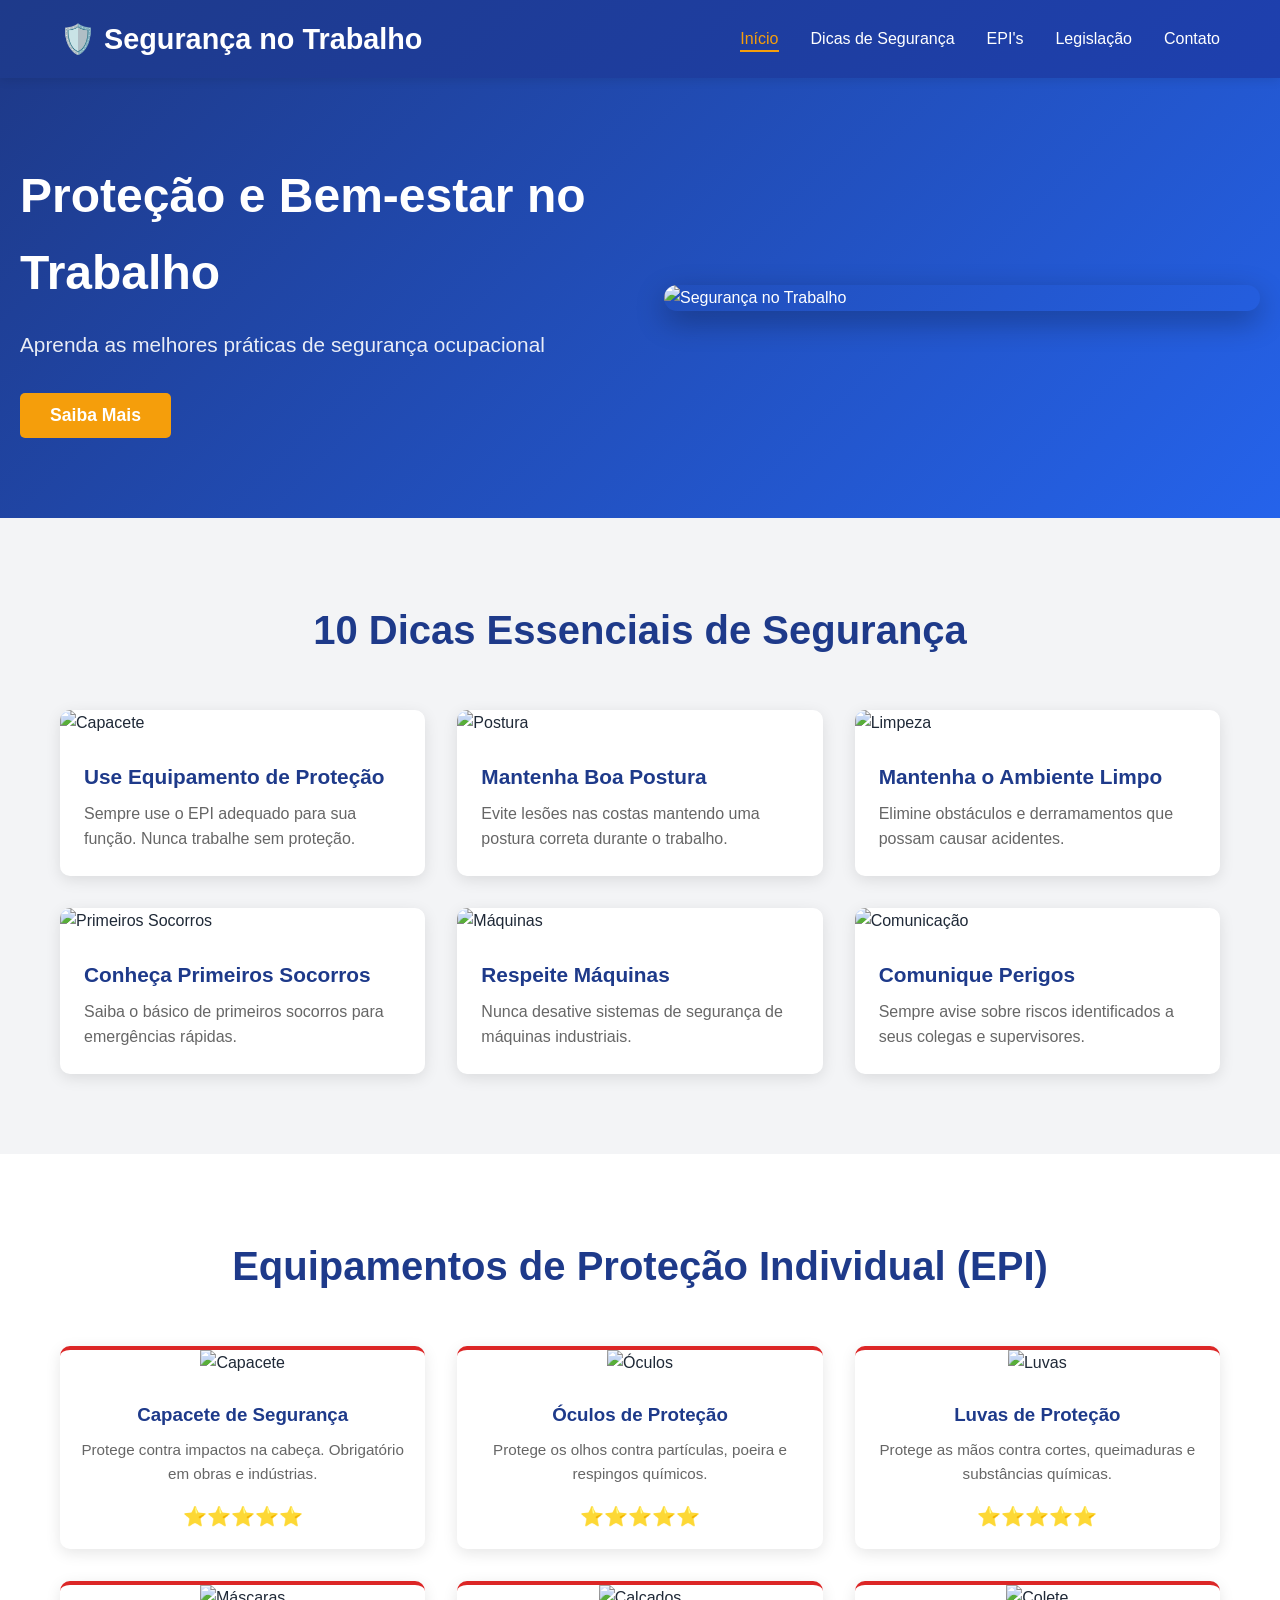
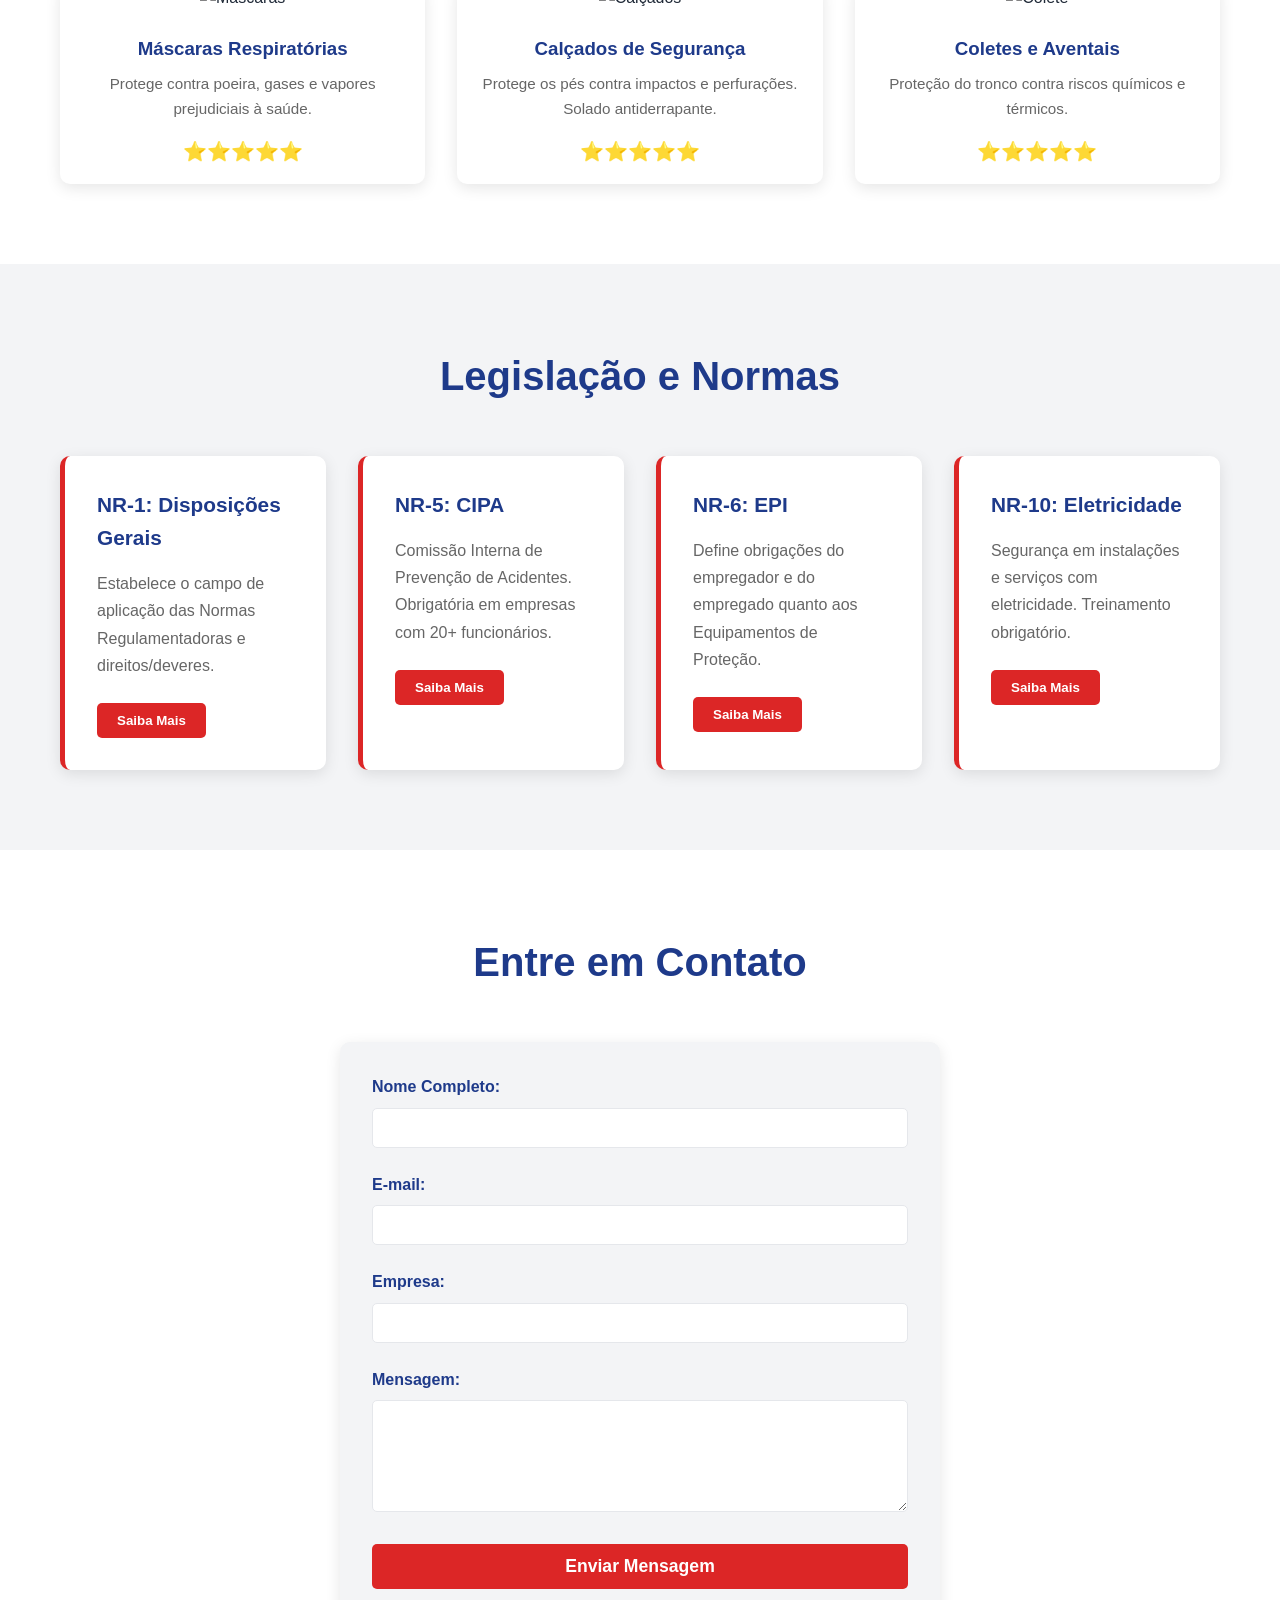
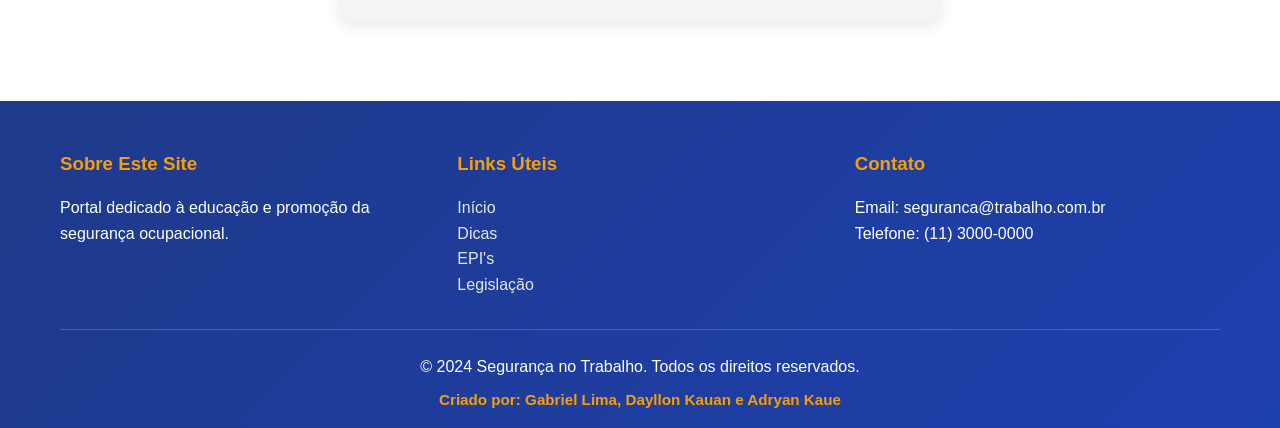
==== index.html @ 8d4d04ec "Criar site completo de segurança no trabalho com HTML, CSS e JavaScript" ====
<!DOCTYPE html>
<html lang="pt-BR">
<head>
    <meta charset="UTF-8">
    <meta name="viewport" content="width=device-width, initial-scale=1.0">
    <title>Segurança no Trabalho - Portal Completo</title>
    <link rel="stylesheet" href="style.css">
</head>
<body>
    <!-- HEADER E NAVEGAÇÃO -->
    <header class="header">
        <nav class="navbar">
            <div class="container">
                <div class="logo">
                    <h1>🛡️ Segurança no Trabalho</h1>
                </div>
                <ul class="nav-links">
                    <li><a href="#home">Início</a></li>
                    <li><a href="#dicas">Dicas de Segurança</a></li>
                    <li><a href="#ppe">EPI's</a></li>
                    <li><a href="#legislacao">Legislação</a></li>
                    <li><a href="#contato">Contato</a></li>
                </ul>
                <div class="hamburger">
                    <span></span>
                    <span></span>
                    <span></span>
                </div>
            </div>
        </nav>
    </header>

    <!-- HERO SECTION -->
    <section id="home" class="hero">
        <div class="hero-content">
            <h2>Proteção e Bem-estar no Trabalho</h2>
            <p>Aprenda as melhores práticas de segurança ocupacional</p>
            <button class="cta-button">Saiba Mais</button>
        </div>
        <img src="https://images.unsplash.com/photo-1531746790731-6c087fecd65b?w=600&h=400&fit=crop" alt="Segurança no Trabalho">
    </section>

    <!-- DICAS DE SEGURANÇA -->
    <section id="dicas" class="dicas">
        <div class="container">
            <h2>10 Dicas Essenciais de Segurança</h2>
            <div class="dicas-grid">
                <div class="dica-card">
                    <img src="https://images.unsplash.com/photo-1576091160399-112ba8d25d1d?w=400&h=300&fit=crop" alt="Capacete">
                    <h3>Use Equipamento de Proteção</h3>
                    <p>Sempre use o EPI adequado para sua função. Nunca trabalhe sem proteção.</p>
                </div>
                <div class="dica-card">
                    <img src="https://images.unsplash.com/photo-1507003211169-0a1dd7228f2d?w=400&h=300&fit=crop" alt="Postura">
                    <h3>Mantenha Boa Postura</h3>
                    <p>Evite lesões nas costas mantendo uma postura correta durante o trabalho.</p>
                </div>
                <div class="dica-card">
                    <img src="https://images.unsplash.com/photo-1576091160550-2173dba999ef?w=400&h=300&fit=crop" alt="Limpeza">
                    <h3>Mantenha o Ambiente Limpo</h3>
                    <p>Elimine obstáculos e derramamentos que possam causar acidentes.</p>
                </div>
                <div class="dica-card">
                    <img src="https://images.unsplash.com/photo-1576091160675-112996f3a7ca?w=400&h=300&fit=crop" alt="Primeiros Socorros">
                    <h3>Conheça Primeiros Socorros</h3>
                    <p>Saiba o básico de primeiros socorros para emergências rápidas.</p>
                </div>
                <div class="dica-card">
                    <img src="https://images.unsplash.com/photo-1576091160541-112ba8d25d1d?w=400&h=300&fit=crop" alt="Máquinas">
                    <h3>Respeite Máquinas</h3>
                    <p>Nunca desative sistemas de segurança de máquinas industriais.</p>
                </div>
                <div class="dica-card">
                    <img src="https://images.unsplash.com/photo-1576091160399-1131cf677aeb?w=400&h=300&fit=crop" alt="Comunicação">
                    <h3>Comunique Perigos</h3>
                    <p>Sempre avise sobre riscos identificados a seus colegas e supervisores.</p>
                </div>
            </div>
        </div>
    </section>

    <!-- EQUIPAMENTOS DE PROTEÇÃO (EPI) -->
    <section id="ppe" class="ppe">
        <div class="container">
            <h2>Equipamentos de Proteção Individual (EPI)</h2>
            <div class="ppe-grid">
                <div class="ppe-item">
                    <img src="https://images.unsplash.com/photo-1576091160550-2173dba999ef?w=300&h=300&fit=crop" alt="Capacete">
                    <h3>Capacete de Segurança</h3>
                    <p>Protege contra impactos na cabeça. Obrigatório em obras e indústrias.</p>
                    <span class="rating">⭐⭐⭐⭐⭐</span>
                </div>
                <div class="ppe-item">
                    <img src="https://images.unsplash.com/photo-1576091160675-112996f3a7ca?w=300&h=300&fit=crop" alt="Óculos">
                    <h3>Óculos de Proteção</h3>
                    <p>Protege os olhos contra partículas, poeira e respingos químicos.</p>
                    <span class="rating">⭐⭐⭐⭐⭐</span>
                </div>
                <div class="ppe-item">
                    <img src="https://images.unsplash.com/photo-1576091160399-1131cf677aeb?w=300&h=300&fit=crop" alt="Luvas">
                    <h3>Luvas de Proteção</h3>
                    <p>Protege as mãos contra cortes, queimaduras e substâncias químicas.</p>
                    <span class="rating">⭐⭐⭐⭐⭐</span>
                </div>
                <div class="ppe-item">
                    <img src="https://images.unsplash.com/photo-1576091160541-112ba8d25d1d?w=300&h=300&fit=crop" alt="Máscaras">
                    <h3>Máscaras Respiratórias</h3>
                    <p>Protege contra poeira, gases e vapores prejudiciais à saúde.</p>
                    <span class="rating">⭐⭐⭐⭐⭐</span>
                </div>
                <div class="ppe-item">
                    <img src="https://images.unsplash.com/photo-1576091160399-112ba8d25d1d?w=300&h=300&fit=crop" alt="Calçados">
                    <h3>Calçados de Segurança</h3>
                    <p>Protege os pés contra impactos e perfurações. Solado antiderrapante.</p>
                    <span class="rating">⭐⭐⭐⭐⭐</span>
                </div>
                <div class="ppe-item">
                    <img src="https://images.unsplash.com/photo-1576091160550-2173dba999ef?w=300&h=300&fit=crop" alt="Colete">
                    <h3>Coletes e Aventais</h3>
                    <p>Proteção do tronco contra riscos químicos e térmicos.</p>
                    <span class="rating">⭐⭐⭐⭐⭐</span>
                </div>
            </div>
        </div>
    </section>

    <!-- LEGISLAÇÃO -->
    <section id="legislacao" class="legislacao">
        <div class="container">
            <h2>Legislação e Normas</h2>
            <div class="legislacao-grid">
                <div class="lei-card">
                    <h3>NR-1: Disposições Gerais</h3>
                    <p>Estabelece o campo de aplicação das Normas Regulamentadoras e direitos/deveres.</p>
                    <button class="btn-info">Saiba Mais</button>
                </div>
                <div class="lei-card">
                    <h3>NR-5: CIPA</h3>
                    <p>Comissão Interna de Prevenção de Acidentes. Obrigatória em empresas com 20+ funcionários.</p>
                    <button class="btn-info">Saiba Mais</button>
                </div>
                <div class="lei-card">
                    <h3>NR-6: EPI</h3>
                    <p>Define obrigações do empregador e do empregado quanto aos Equipamentos de Proteção.</p>
                    <button class="btn-info">Saiba Mais</button>
                </div>
                <div class="lei-card">
                    <h3>NR-10: Eletricidade</h3>
                    <p>Segurança em instalações e serviços com eletricidade. Treinamento obrigatório.</p>
                    <button class="btn-info">Saiba Mais</button>
                </div>
            </div>
        </div>
    </section>

    <!-- FORMULÁRIO DE CONTATO -->
    <section id="contato" class="contato">
        <div class="container">
            <h2>Entre em Contato</h2>
            <form class="contact-form" id="contactForm">
                <div class="form-group">
                    <label for="nome">Nome Completo:</label>
                    <input type="text" id="nome" name="nome" required>
                </div>
                <div class="form-group">
                    <label for="email">E-mail:</label>
                    <input type="email" id="email" name="email" required>
                </div>
                <div class="form-group">
                    <label for="empresa">Empresa:</label>
                    <input type="text" id="empresa" name="empresa" required>
                </div>
                <div class="form-group">
                    <label for="mensagem">Mensagem:</label>
                    <textarea id="mensagem" name="mensagem" rows="5" required></textarea>
                </div>
                <button type="submit" class="submit-btn">Enviar Mensagem</button>
            </form>
            <div id="formMessage" class="form-message"></div>
        </div>
    </section>

    <!-- FOOTER COM CRÉDITOS -->
    <footer class="footer">
        <div class="container">
            <div class="footer-content">
                <div class="footer-section">
                    <h3>Sobre Este Site</h3>
                    <p>Portal dedicado à educação e promoção da segurança ocupacional.</p>
                </div>
                <div class="footer-section">
                    <h3>Links Úteis</h3>
                    <ul>
                        <li><a href="#home">Início</a></li>
                        <li><a href="#dicas">Dicas</a></li>
                        <li><a href="#ppe">EPI's</a></li>
                        <li><a href="#legislacao">Legislação</a></li>
                    </ul>
                </div>
                <div class="footer-section">
                    <h3>Contato</h3>
                    <p>Email: seguranca@trabalho.com.br</p>
                    <p>Telefone: (11) 3000-0000</p>
                </div>
            </div>
            <div class="footer-bottom">
                <p>&copy; 2024 Segurança no Trabalho. Todos os direitos reservados.</p>
                <p class="credits"><strong>Criado por:</strong> Gabriel Lima, Dayllon Kauan e Adryan Kaue</p>
            </div>
        </div>
    </footer>

    <script src="script.js"></script>
</body>
</html>
---- style.css ----
* {
    margin: 0;
    padding: 0;
    box-sizing: border-box;
}

:root {
    --primary-color: #1e3a8a;
    --secondary-color: #dc2626;
    --accent-color: #f59e0b;
    --light-bg: #f3f4f6;
    --text-color: #1f2937;
    --border-color: #e5e7eb;
}

body {
    font-family: 'Segoe UI', Tahoma, Geneva, Verdana, sans-serif;
    line-height: 1.6;
    color: var(--text-color);
    background-color: #ffffff;
}

.container {
    max-width: 1200px;
    margin: 0 auto;
    padding: 0 20px;
}

/* HEADER E NAVEGAÇÃO */
.header {
    background: linear-gradient(135deg, var(--primary-color) 0%, #1e40af 100%);
    color: white;
    position: sticky;
    top: 0;
    z-index: 1000;
    box-shadow: 0 2px 10px rgba(0,0,0,0.1);
}

.navbar {
    padding: 1rem 0;
}

.navbar .container {
    display: flex;
    justify-content: space-between;
    align-items: center;
}

.logo h1 {
    font-size: 1.8rem;
    font-weight: bold;
}

.nav-links {
    display: flex;
    list-style: none;
    gap: 2rem;
}

.nav-links a {
    color: white;
    text-decoration: none;
    font-weight: 500;
    transition: all 0.3s ease;
    position: relative;
}

.nav-links a:hover {
    color: var(--accent-color);
}

.nav-links a::after {
    content: '';
    position: absolute;
    bottom: -5px;
    left: 0;
    width: 0;
    height: 2px;
    background-color: var(--accent-color);
    transition: width 0.3s ease;
}

.nav-links a:hover::after {
    width: 100%;
}

.hamburger {
    display: none;
    flex-direction: column;
    cursor: pointer;
}

.hamburger span {
    width: 25px;
    height: 3px;
    background: white;
    margin: 5px 0;
    transition: 0.3s;
}

/* HERO SECTION */
.hero {
    display: flex;
    align-items: center;
    justify-content: space-between;
    gap: 3rem;
    padding: 80px 20px;
    background: linear-gradient(135deg, var(--primary-color) 0%, #2563eb 100%);
    color: white;
}

.hero-content {
    flex: 1;
    animation: slideInLeft 0.8s ease-out;
}

.hero-content h2 {
    font-size: 3rem;
    margin-bottom: 1rem;
    font-weight: bold;
}

.hero-content p {
    font-size: 1.3rem;
    margin-bottom: 2rem;
    opacity: 0.9;
}

.hero img {
    flex: 1;
    max-width: 100%;
    height: auto;
    border-radius: 15px;
    box-shadow: 0 10px 30px rgba(0,0,0,0.3);
    animation: slideInRight 0.8s ease-out;
}

.cta-button {
    background-color: var(--accent-color);
    color: white;
    border: none;
    padding: 12px 30px;
    font-size: 1.1rem;
    border-radius: 5px;
    cursor: pointer;
    transition: all 0.3s ease;
    font-weight: bold;
}

.cta-button:hover {
    background-color: #d97706;
    transform: translateY(-3px);
    box-shadow: 0 5px 15px rgba(245, 158, 11, 0.4);
}

/* DICAS DE SEGURANÇA */
.dicas {
    padding: 80px 20px;
    background-color: var(--light-bg);
}

.dicas h2 {
    text-align: center;
    font-size: 2.5rem;
    margin-bottom: 3rem;
    color: var(--primary-color);
}

.dicas-grid {
    display: grid;
    grid-template-columns: repeat(auto-fit, minmax(300px, 1fr));
    gap: 2rem;
}

.dica-card {
    background: white;
    border-radius: 10px;
    overflow: hidden;
    box-shadow: 0 4px 15px rgba(0,0,0,0.1);
    transition: all 0.3s ease;
    cursor: pointer;
}

.dica-card:hover {
    transform: translateY(-10px);
    box-shadow: 0 8px 25px rgba(0,0,0,0.15);
}

.dica-card img {
    width: 100%;
    height: 200px;
    object-fit: cover;
}

.dica-card h3 {
    padding: 1.5rem 1.5rem 0.5rem;
    color: var(--primary-color);
    font-size: 1.3rem;
}

.dica-card p {
    padding: 0 1.5rem 1.5rem;
    color: #666;
}

/* EPI SECTION */
.ppe {
    padding: 80px 20px;
}

.ppe h2 {
    text-align: center;
    font-size: 2.5rem;
    margin-bottom: 3rem;
    color: var(--primary-color);
}

.ppe-grid {
    display: grid;
    grid-template-columns: repeat(auto-fit, minmax(280px, 1fr));
    gap: 2rem;
}

.ppe-item {
    background: white;
    border-radius: 10px;
    overflow: hidden;
    box-shadow: 0 4px 15px rgba(0,0,0,0.1);
    transition: all 0.3s ease;
    text-align: center;
    border-top: 4px solid var(--secondary-color);
}

.ppe-item:hover {
    transform: scale(1.05);
    box-shadow: 0 8px 25px rgba(0,0,0,0.15);
}

.ppe-item img {
    width: 100%;
    height: 200px;
    object-fit: cover;
}

.ppe-item h3 {
    padding: 1.5rem 1rem 0.5rem;
    color: var(--primary-color);
}

.ppe-item p {
    padding: 0 1rem;
    color: #666;
    font-size: 0.95rem;
}

.rating {
    display: block;
    padding: 1rem;
    font-size: 1.2rem;
}

/* LEGISLAÇÃO */
.legislacao {
    padding: 80px 20px;
    background-color: var(--light-bg);
}

.legislacao h2 {
    text-align: center;
    font-size: 2.5rem;
    margin-bottom: 3rem;
    color: var(--primary-color);
}

.legislacao-grid {
    display: grid;
    grid-template-columns: repeat(auto-fit, minmax(250px, 1fr));
    gap: 2rem;
}

.lei-card {
    background: white;
    padding: 2rem;
    border-radius: 10px;
    box-shadow: 0 4px 15px rgba(0,0,0,0.1);
    transition: all 0.3s ease;
    border-left: 5px solid var(--secondary-color);
}

.lei-card:hover {
    transform: translateX(10px);
    box-shadow: 0 8px 25px rgba(0,0,0,0.15);
}

.lei-card h3 {
    color: var(--primary-color);
    margin-bottom: 1rem;
    font-size: 1.3rem;
}

.lei-card p {
    color: #666;
    margin-bottom: 1.5rem;
    line-height: 1.7;
}

.btn-info {
    background-color: var(--secondary-color);
    color: white;
    border: none;
    padding: 10px 20px;
    border-radius: 5px;
    cursor: pointer;
    transition: all 0.3s ease;
    font-weight: bold;
}

.btn-info:hover {
    background-color: #b91c1c;
    transform: scale(1.05);
}

/* CONTATO */
.contato {
    padding: 80px 20px;
}

.contato h2 {
    text-align: center;
    font-size: 2.5rem;
    margin-bottom: 3rem;
    color: var(--primary-color);
}

.contact-form {
    max-width: 600px;
    margin: 0 auto;
    background: var(--light-bg);
    padding: 2rem;
    border-radius: 10px;
    box-shadow: 0 4px 15px rgba(0,0,0,0.1);
}

.form-group {
    margin-bottom: 1.5rem;
}

.form-group label {
    display: block;
    margin-bottom: 0.5rem;
    font-weight: bold;
    color: var(--primary-color);
}

.form-group input,
.form-group textarea {
    width: 100%;
    padding: 10px;
    border: 1px solid var(--border-color);
    border-radius: 5px;
    font-family: inherit;
    font-size: 1rem;
    transition: border-color 0.3s ease;
}

.form-group input:focus,
.form-group textarea:focus {
    outline: none;
    border-color: var(--primary-color);
    box-shadow: 0 0 0 3px rgba(30, 58, 138, 0.1);
}

.submit-btn {
    width: 100%;
    padding: 12px;
    background-color: var(--secondary-color);
    color: white;
    border: none;
    border-radius: 5px;
    font-size: 1.1rem;
    font-weight: bold;
    cursor: pointer;
    transition: all 0.3s ease;
}

.submit-btn:hover {
    background-color: #b91c1c;
    transform: translateY(-3px);
}

.form-message {
    text-align: center;
    margin-top: 1rem;
    padding: 1rem;
    border-radius: 5px;
    display: none;
}

.form-message.success {
    background-color: #dcfce7;
    color: #166534;
    display: block;
}

.form-message.error {
    background-color: #fee2e2;
    color: #b91c1c;
    display: block;
}

/* FOOTER */
.footer {
    background: linear-gradient(135deg, var(--primary-color) 0%, #1e40af 100%);
    color: white;
    padding: 3rem 20px 1rem;
}

.footer-content {
    display: grid;
    grid-template-columns: repeat(auto-fit, minmax(250px, 1fr));
    gap: 2rem;
    margin-bottom: 2rem;
}

.footer-section h3 {
    margin-bottom: 1rem;
    color: var(--accent-color);
}

.footer-section ul {
    list-style: none;
}

.footer-section a {
    color: #e5e7eb;
    text-decoration: none;
    transition: color 0.3s ease;
}

.footer-section a:hover {
    color: var(--accent-color);
}

.footer-bottom {
    border-top: 1px solid rgba(255,255,255,0.2);
    padding-top: 1.5rem;
    text-align: center;
}

.credits {
    margin-top: 0.5rem;
    font-size: 0.95rem;
    color: var(--accent-color);
    font-weight: bold;
}

/* ANIMAÇÕES */
@keyframes slideInLeft {
    from {
        opacity: 0;
        transform: translateX(-50px);
    }
    to {
        opacity: 1;
        transform: translateX(0);
    }
}

@keyframes slideInRight {
    from {
        opacity: 0;
        transform: translateX(50px);
    }
    to {
        opacity: 1;
        transform: translateX(0);
    }
}

/* RESPONSIVO */
@media (max-width: 768px) {
    .nav-links {
        display: none;
    }

    .hamburger {
        display: flex;
    }

    .hero {
        flex-direction: column;
        padding: 40px 20px;
    }

    .hero-content h2 {
        font-size: 2rem;
    }

    .dicas h2,
    .ppe h2,
    .legislacao h2,
    .contato h2 {
        font-size: 2rem;
    }

    .dicas-grid,
    .ppe-grid,
    .legislacao-grid {
        grid-template-columns: 1fr;
    }

    .footer-content {
        grid-template-columns: 1fr;
    }
}
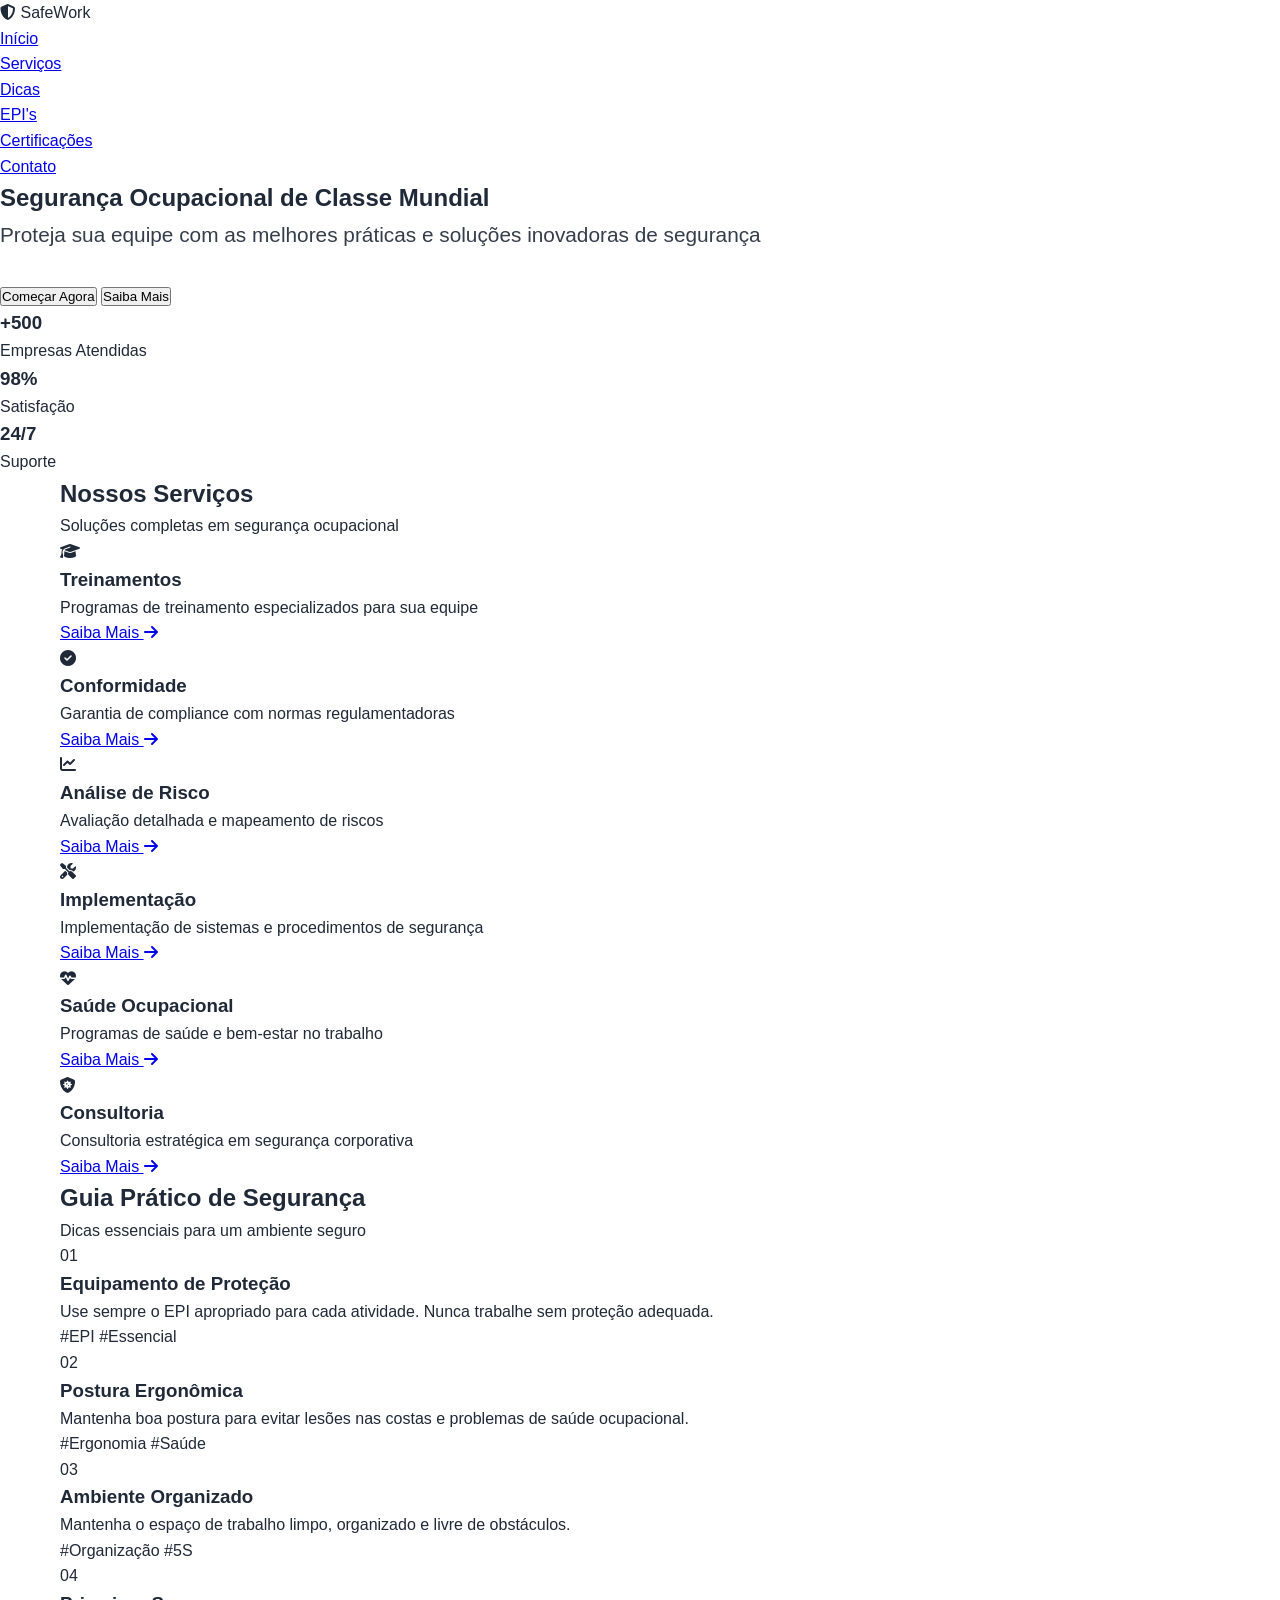
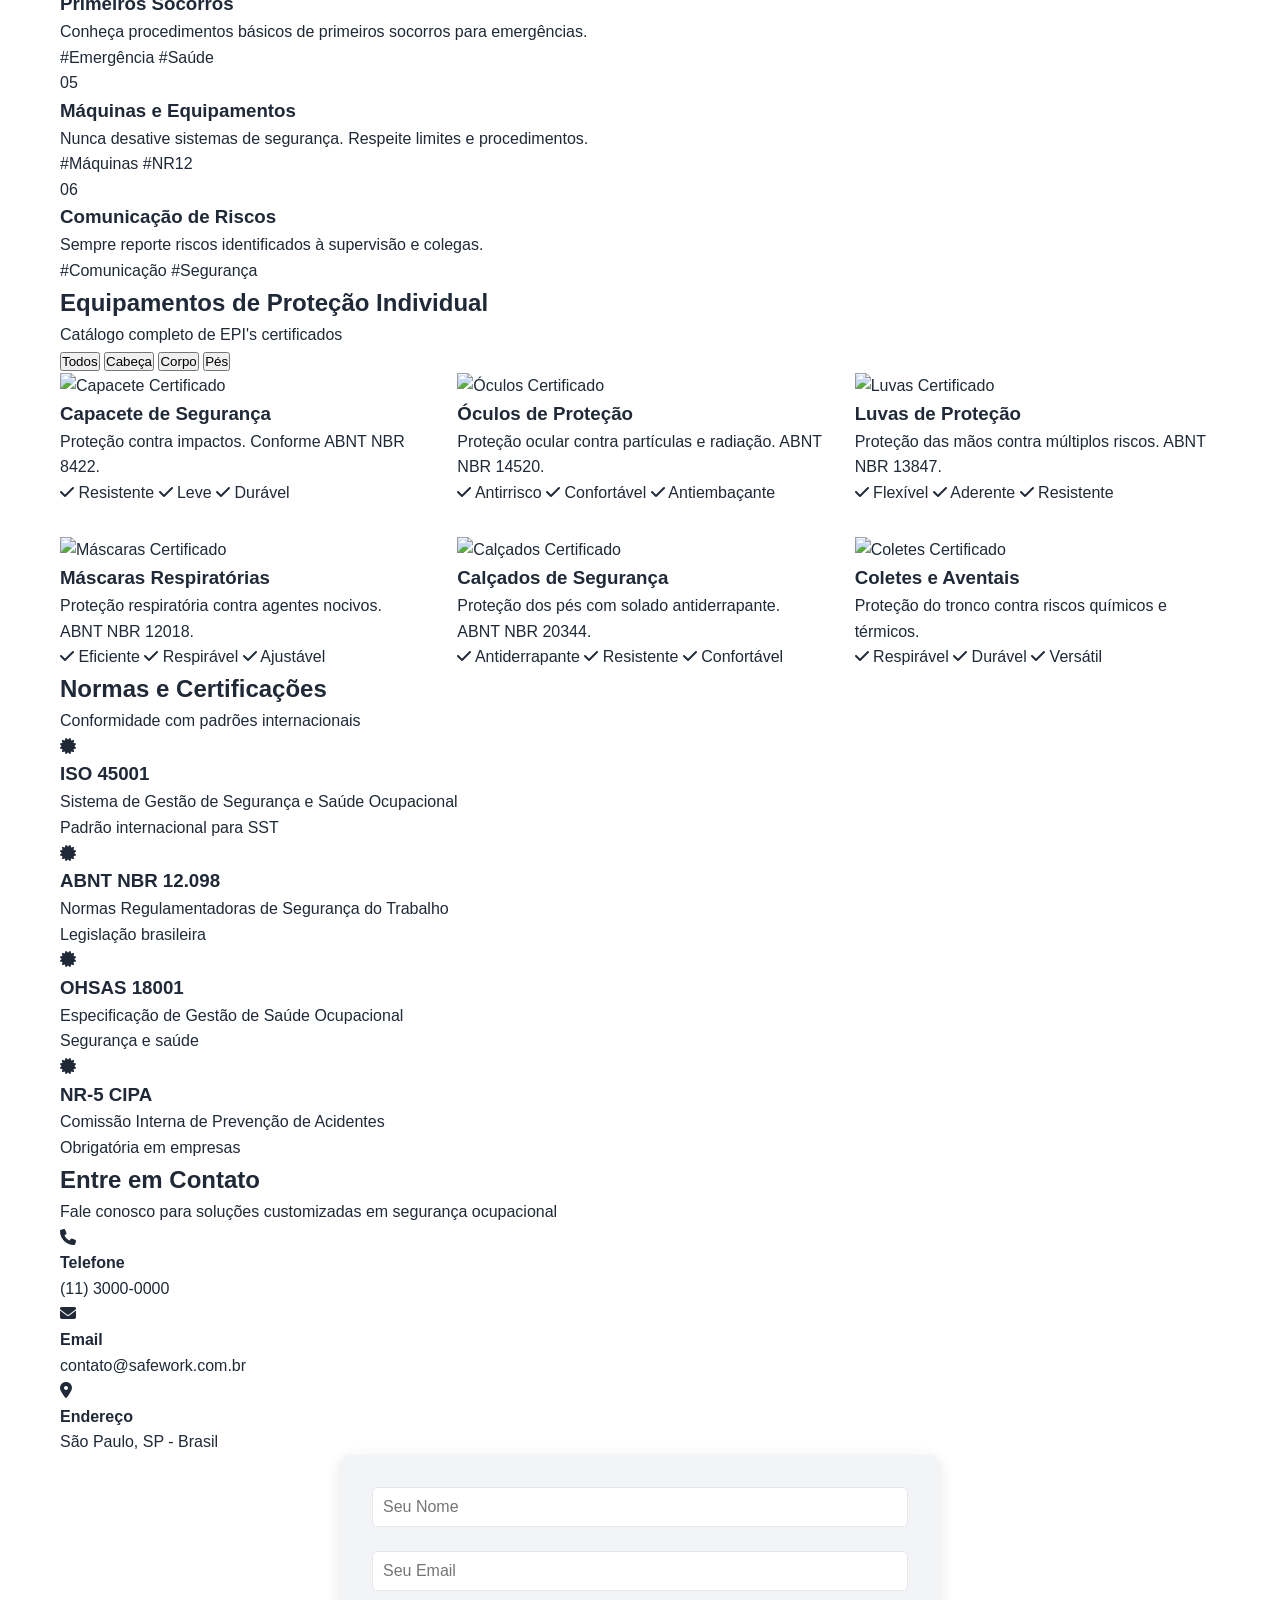
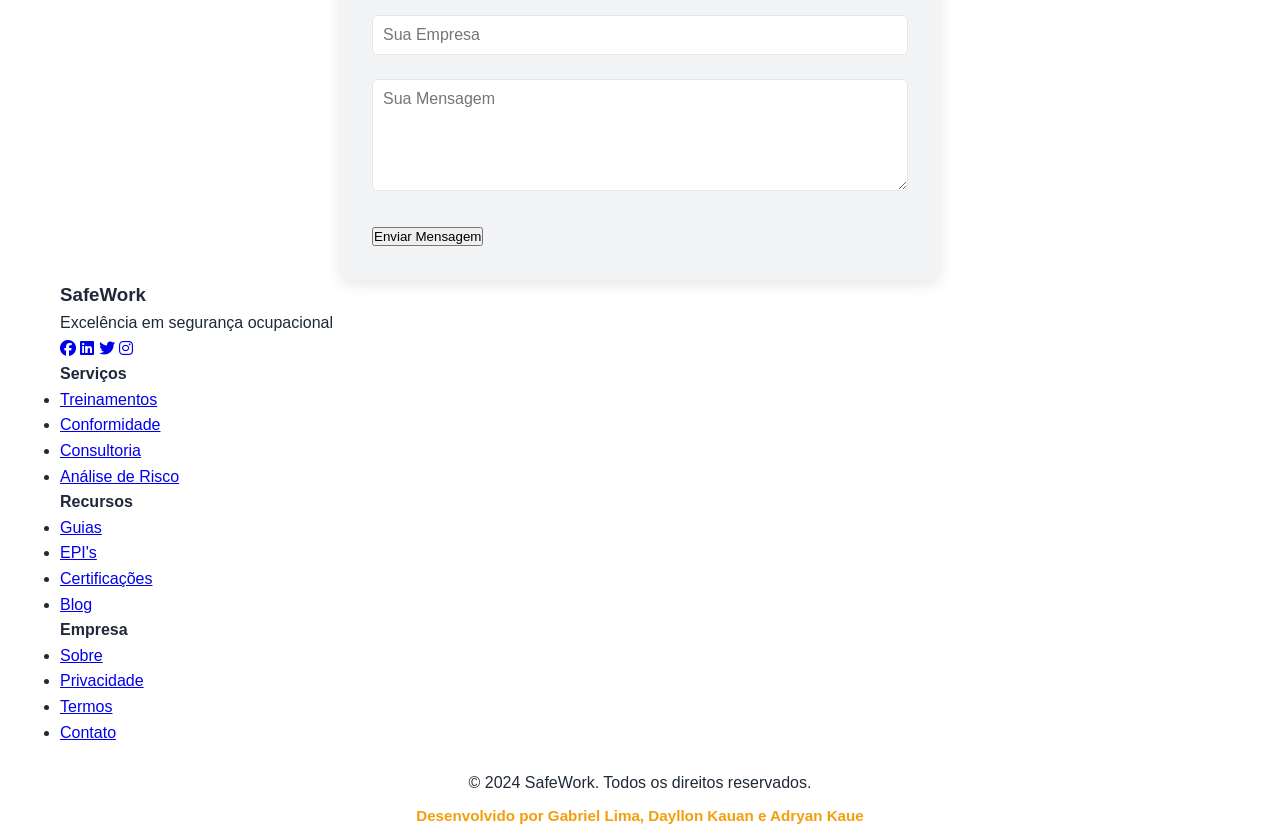
==== commit d499d3df: "Redesign profissional e moderno - SafeWork" ====
--- a/index.html
+++ b/index.html
@@ -3,209 +3,423 @@
 <head>
     <meta charset="UTF-8">
     <meta name="viewport" content="width=device-width, initial-scale=1.0">
-    <title>Segurança no Trabalho - Portal Completo</title>
+    <title>SafeWork - Segurança Ocupacional Profissional</title>
+    <link rel="stylesheet" href="https://cdnjs.cloudflare.com/ajax/libs/font-awesome/6.4.0/css/all.min.css">
     <link rel="stylesheet" href="style.css">
 </head>
 <body>
-    <!-- HEADER E NAVEGAÇÃO -->
-    <header class="header">
-        <nav class="navbar">
-            <div class="container">
-                <div class="logo">
-                    <h1>🛡️ Segurança no Trabalho</h1>
-                </div>
-                <ul class="nav-links">
-                    <li><a href="#home">Início</a></li>
-                    <li><a href="#dicas">Dicas de Segurança</a></li>
-                    <li><a href="#ppe">EPI's</a></li>
-                    <li><a href="#legislacao">Legislação</a></li>
-                    <li><a href="#contato">Contato</a></li>
-                </ul>
-                <div class="hamburger">
-                    <span></span>
-                    <span></span>
-                    <span></span>
-                </div>
+    <!-- NAVBAR PREMIUM -->
+    <header class="navbar-premium">
+        <nav class="navbar-container">
+            <div class="navbar-logo">
+                <i class="fas fa-shield-alt"></i>
+                <span>SafeWork</span>
+            </div>
+            <ul class="nav-menu">
+                <li><a href="#home" class="nav-link">Início</a></li>
+                <li><a href="#servicos" class="nav-link">Serviços</a></li>
+                <li><a href="#dicas" class="nav-link">Dicas</a></li>
+                <li><a href="#ppe" class="nav-link">EPI's</a></li>
+                <li><a href="#certificacoes" class="nav-link">Certificações</a></li>
+                <li><a href="#contato" class="nav-link">Contato</a></li>
+            </ul>
+            <div class="hamburger">
+                <span></span>
+                <span></span>
+                <span></span>
             </div>
         </nav>
     </header>
 
-    <!-- HERO SECTION -->
-    <section id="home" class="hero">
+    <!-- HERO SECTION PREMIUM -->
+    <section id="home" class="hero-premium">
+        <div class="hero-overlay"></div>
         <div class="hero-content">
-            <h2>Proteção e Bem-estar no Trabalho</h2>
-            <p>Aprenda as melhores práticas de segurança ocupacional</p>
-            <button class="cta-button">Saiba Mais</button>
-        </div>
-        <img src="https://images.unsplash.com/photo-1531746790731-6c087fecd65b?w=600&h=400&fit=crop" alt="Segurança no Trabalho">
-    </section>
-
-    <!-- DICAS DE SEGURANÇA -->
-    <section id="dicas" class="dicas">
-        <div class="container">
-            <h2>10 Dicas Essenciais de Segurança</h2>
-            <div class="dicas-grid">
-                <div class="dica-card">
-                    <img src="https://images.unsplash.com/photo-1576091160399-112ba8d25d1d?w=400&h=300&fit=crop" alt="Capacete">
-                    <h3>Use Equipamento de Proteção</h3>
-                    <p>Sempre use o EPI adequado para sua função. Nunca trabalhe sem proteção.</p>
-                </div>
-                <div class="dica-card">
-                    <img src="https://images.unsplash.com/photo-1507003211169-0a1dd7228f2d?w=400&h=300&fit=crop" alt="Postura">
-                    <h3>Mantenha Boa Postura</h3>
-                    <p>Evite lesões nas costas mantendo uma postura correta durante o trabalho.</p>
-                </div>
-                <div class="dica-card">
-                    <img src="https://images.unsplash.com/photo-1576091160550-2173dba999ef?w=400&h=300&fit=crop" alt="Limpeza">
-                    <h3>Mantenha o Ambiente Limpo</h3>
-                    <p>Elimine obstáculos e derramamentos que possam causar acidentes.</p>
-                </div>
-                <div class="dica-card">
-                    <img src="https://images.unsplash.com/photo-1576091160675-112996f3a7ca?w=400&h=300&fit=crop" alt="Primeiros Socorros">
-                    <h3>Conheça Primeiros Socorros</h3>
-                    <p>Saiba o básico de primeiros socorros para emergências rápidas.</p>
-                </div>
-                <div class="dica-card">
-                    <img src="https://images.unsplash.com/photo-1576091160541-112ba8d25d1d?w=400&h=300&fit=crop" alt="Máquinas">
-                    <h3>Respeite Máquinas</h3>
-                    <p>Nunca desative sistemas de segurança de máquinas industriais.</p>
-                </div>
-                <div class="dica-card">
-                    <img src="https://images.unsplash.com/photo-1576091160399-1131cf677aeb?w=400&h=300&fit=crop" alt="Comunicação">
-                    <h3>Comunique Perigos</h3>
-                    <p>Sempre avise sobre riscos identificados a seus colegas e supervisores.</p>
-                </div>
-            </div>
-        </div>
-    </section>
-
-    <!-- EQUIPAMENTOS DE PROTEÇÃO (EPI) -->
-    <section id="ppe" class="ppe">
-        <div class="container">
-            <h2>Equipamentos de Proteção Individual (EPI)</h2>
+            <h1 class="hero-title">Segurança Ocupacional de Classe Mundial</h1>
+            <p class="hero-subtitle">Proteja sua equipe com as melhores práticas e soluções inovadoras de segurança</p>
+            <div class="hero-buttons">
+                <button class="btn-primary">Começar Agora</button>
+                <button class="btn-secondary">Saiba Mais</button>
+            </div>
+        </div>
+        <div class="hero-stats">
+            <div class="stat-box">
+                <h3>+500</h3>
+                <p>Empresas Atendidas</p>
+            </div>
+            <div class="stat-box">
+                <h3>98%</h3>
+                <p>Satisfação</p>
+            </div>
+            <div class="stat-box">
+                <h3>24/7</h3>
+                <p>Suporte</p>
+            </div>
+        </div>
+    </section>
+
+    <!-- SERVIÇOS DESTACADOS -->
+    <section id="servicos" class="servicos-section">
+        <div class="container">
+            <div class="section-header">
+                <h2>Nossos Serviços</h2>
+                <p>Soluções completas em segurança ocupacional</p>
+            </div>
+            <div class="servicos-grid">
+                <div class="servico-card">
+                    <div class="servico-icon">
+                        <i class="fas fa-graduation-cap"></i>
+                    </div>
+                    <h3>Treinamentos</h3>
+                    <p>Programas de treinamento especializados para sua equipe</p>
+                    <a href="#" class="card-link">Saiba Mais <i class="fas fa-arrow-right"></i></a>
+                </div>
+                <div class="servico-card">
+                    <div class="servico-icon">
+                        <i class="fas fa-check-circle"></i>
+                    </div>
+                    <h3>Conformidade</h3>
+                    <p>Garantia de compliance com normas regulamentadoras</p>
+                    <a href="#" class="card-link">Saiba Mais <i class="fas fa-arrow-right"></i></a>
+                </div>
+                <div class="servico-card">
+                    <div class="servico-icon">
+                        <i class="fas fa-chart-line"></i>
+                    </div>
+                    <h3>Análise de Risco</h3>
+                    <p>Avaliação detalhada e mapeamento de riscos</p>
+                    <a href="#" class="card-link">Saiba Mais <i class="fas fa-arrow-right"></i></a>
+                </div>
+                <div class="servico-card">
+                    <div class="servico-icon">
+                        <i class="fas fa-tools"></i>
+                    </div>
+                    <h3>Implementação</h3>
+                    <p>Implementação de sistemas e procedimentos de segurança</p>
+                    <a href="#" class="card-link">Saiba Mais <i class="fas fa-arrow-right"></i></a>
+                </div>
+                <div class="servico-card">
+                    <div class="servico-icon">
+                        <i class="fas fa-heartbeat"></i>
+                    </div>
+                    <h3>Saúde Ocupacional</h3>
+                    <p>Programas de saúde e bem-estar no trabalho</p>
+                    <a href="#" class="card-link">Saiba Mais <i class="fas fa-arrow-right"></i></a>
+                </div>
+                <div class="servico-card">
+                    <div class="servico-icon">
+                        <i class="fas fa-shield-virus"></i>
+                    </div>
+                    <h3>Consultoria</h3>
+                    <p>Consultoria estratégica em segurança corporativa</p>
+                    <a href="#" class="card-link">Saiba Mais <i class="fas fa-arrow-right"></i></a>
+                </div>
+            </div>
+        </div>
+    </section>
+
+    <!-- DICAS PROFISSIONAIS -->
+    <section id="dicas" class="dicas-premium">
+        <div class="container">
+            <div class="section-header">
+                <h2>Guia Prático de Segurança</h2>
+                <p>Dicas essenciais para um ambiente seguro</p>
+            </div>
+            <div class="dicas-carousel">
+                <div class="dica-item">
+                    <div class="dica-number">01</div>
+                    <h3>Equipamento de Proteção</h3>
+                    <p>Use sempre o EPI apropriado para cada atividade. Nunca trabalhe sem proteção adequada.</p>
+                    <div class="dica-tags">
+                        <span>#EPI</span>
+                        <span>#Essencial</span>
+                    </div>
+                </div>
+                <div class="dica-item">
+                    <div class="dica-number">02</div>
+                    <h3>Postura Ergonômica</h3>
+                    <p>Mantenha boa postura para evitar lesões nas costas e problemas de saúde ocupacional.</p>
+                    <div class="dica-tags">
+                        <span>#Ergonomia</span>
+                        <span>#Saúde</span>
+                    </div>
+                </div>
+                <div class="dica-item">
+                    <div class="dica-number">03</div>
+                    <h3>Ambiente Organizado</h3>
+                    <p>Mantenha o espaço de trabalho limpo, organizado e livre de obstáculos.</p>
+                    <div class="dica-tags">
+                        <span>#Organização</span>
+                        <span>#5S</span>
+                    </div>
+                </div>
+                <div class="dica-item">
+                    <div class="dica-number">04</div>
+                    <h3>Primeiros Socorros</h3>
+                    <p>Conheça procedimentos básicos de primeiros socorros para emergências.</p>
+                    <div class="dica-tags">
+                        <span>#Emergência</span>
+                        <span>#Saúde</span>
+                    </div>
+                </div>
+                <div class="dica-item">
+                    <div class="dica-number">05</div>
+                    <h3>Máquinas e Equipamentos</h3>
+                    <p>Nunca desative sistemas de segurança. Respeite limites e procedimentos.</p>
+                    <div class="dica-tags">
+                        <span>#Máquinas</span>
+                        <span>#NR12</span>
+                    </div>
+                </div>
+                <div class="dica-item">
+                    <div class="dica-number">06</div>
+                    <h3>Comunicação de Riscos</h3>
+                    <p>Sempre reporte riscos identificados à supervisão e colegas.</p>
+                    <div class="dica-tags">
+                        <span>#Comunicação</span>
+                        <span>#Segurança</span>
+                    </div>
+                </div>
+            </div>
+        </div>
+    </section>
+
+    <!-- EPI'S PROFISSIONAL -->
+    <section id="ppe" class="ppe-section">
+        <div class="container">
+            <div class="section-header">
+                <h2>Equipamentos de Proteção Individual</h2>
+                <p>Catálogo completo de EPI's certificados</p>
+            </div>
+            <div class="ppe-filter">
+                <button class="filter-btn active" data-filter="all">Todos</button>
+                <button class="filter-btn" data-filter="head">Cabeça</button>
+                <button class="filter-btn" data-filter="body">Corpo</button>
+                <button class="filter-btn" data-filter="feet">Pés</button>
+            </div>
             <div class="ppe-grid">
-                <div class="ppe-item">
-                    <img src="https://images.unsplash.com/photo-1576091160550-2173dba999ef?w=300&h=300&fit=crop" alt="Capacete">
+                <div class="ppe-card" data-category="head">
+                    <div class="ppe-image">
+                        <img src="https://images.unsplash.com/photo-1576091160399-112ba8d25d1d?w=400&h=300&fit=crop" alt="Capacete">
+                        <span class="ppe-badge">Certificado</span>
+                    </div>
                     <h3>Capacete de Segurança</h3>
-                    <p>Protege contra impactos na cabeça. Obrigatório em obras e indústrias.</p>
-                    <span class="rating">⭐⭐⭐⭐⭐</span>
-                </div>
-                <div class="ppe-item">
-                    <img src="https://images.unsplash.com/photo-1576091160675-112996f3a7ca?w=300&h=300&fit=crop" alt="Óculos">
+                    <p>Proteção contra impactos. Conforme ABNT NBR 8422.</p>
+                    <div class="ppe-specs">
+                        <span><i class="fas fa-check"></i> Resistente</span>
+                        <span><i class="fas fa-check"></i> Leve</span>
+                        <span><i class="fas fa-check"></i> Durável</span>
+                    </div>
+                </div>
+                <div class="ppe-card" data-category="head">
+                    <div class="ppe-image">
+                        <img src="https://images.unsplash.com/photo-1576091160675-112996f3a7ca?w=400&h=300&fit=crop" alt="Óculos">
+                        <span class="ppe-badge">Certificado</span>
+                    </div>
                     <h3>Óculos de Proteção</h3>
-                    <p>Protege os olhos contra partículas, poeira e respingos químicos.</p>
-                    <span class="rating">⭐⭐⭐⭐⭐</span>
-                </div>
-                <div class="ppe-item">
-                    <img src="https://images.unsplash.com/photo-1576091160399-1131cf677aeb?w=300&h=300&fit=crop" alt="Luvas">
+                    <p>Proteção ocular contra partículas e radiação. ABNT NBR 14520.</p>
+                    <div class="ppe-specs">
+                        <span><i class="fas fa-check"></i> Antirrisco</span>
+                        <span><i class="fas fa-check"></i> Confortável</span>
+                        <span><i class="fas fa-check"></i> Antiembaçante</span>
+                    </div>
+                </div>
+                <div class="ppe-card" data-category="body">
+                    <div class="ppe-image">
+                        <img src="https://images.unsplash.com/photo-1576091160399-1131cf677aeb?w=400&h=300&fit=crop" alt="Luvas">
+                        <span class="ppe-badge">Certificado</span>
+                    </div>
                     <h3>Luvas de Proteção</h3>
-                    <p>Protege as mãos contra cortes, queimaduras e substâncias químicas.</p>
-                    <span class="rating">⭐⭐⭐⭐⭐</span>
-                </div>
-                <div class="ppe-item">
-                    <img src="https://images.unsplash.com/photo-1576091160541-112ba8d25d1d?w=300&h=300&fit=crop" alt="Máscaras">
+                    <p>Proteção das mãos contra múltiplos riscos. ABNT NBR 13847.</p>
+                    <div class="ppe-specs">
+                        <span><i class="fas fa-check"></i> Flexível</span>
+                        <span><i class="fas fa-check"></i> Aderente</span>
+                        <span><i class="fas fa-check"></i> Resistente</span>
+                    </div>
+                </div>
+                <div class="ppe-card" data-category="head">
+                    <div class="ppe-image">
+                        <img src="https://images.unsplash.com/photo-1576091160550-2173dba999ef?w=400&h=300&fit=crop" alt="Máscaras">
+                        <span class="ppe-badge">Certificado</span>
+                    </div>
                     <h3>Máscaras Respiratórias</h3>
-                    <p>Protege contra poeira, gases e vapores prejudiciais à saúde.</p>
-                    <span class="rating">⭐⭐⭐⭐⭐</span>
-                </div>
-                <div class="ppe-item">
-                    <img src="https://images.unsplash.com/photo-1576091160399-112ba8d25d1d?w=300&h=300&fit=crop" alt="Calçados">
+                    <p>Proteção respiratória contra agentes nocivos. ABNT NBR 12018.</p>
+                    <div class="ppe-specs">
+                        <span><i class="fas fa-check"></i> Eficiente</span>
+                        <span><i class="fas fa-check"></i> Respirável</span>
+                        <span><i class="fas fa-check"></i> Ajustável</span>
+                    </div>
+                </div>
+                <div class="ppe-card" data-category="feet">
+                    <div class="ppe-image">
+                        <img src="https://images.unsplash.com/photo-1576091160541-112ba8d25d1d?w=400&h=300&fit=crop" alt="Calçados">
+                        <span class="ppe-badge">Certificado</span>
+                    </div>
                     <h3>Calçados de Segurança</h3>
-                    <p>Protege os pés contra impactos e perfurações. Solado antiderrapante.</p>
-                    <span class="rating">⭐⭐⭐⭐⭐</span>
-                </div>
-                <div class="ppe-item">
-                    <img src="https://images.unsplash.com/photo-1576091160550-2173dba999ef?w=300&h=300&fit=crop" alt="Colete">
+                    <p>Proteção dos pés com solado antiderrapante. ABNT NBR 20344.</p>
+                    <div class="ppe-specs">
+                        <span><i class="fas fa-check"></i> Antiderrapante</span>
+                        <span><i class="fas fa-check"></i> Resistente</span>
+                        <span><i class="fas fa-check"></i> Confortável</span>
+                    </div>
+                </div>
+                <div class="ppe-card" data-category="body">
+                    <div class="ppe-image">
+                        <img src="https://images.unsplash.com/photo-1576091160550-2173dba999ef?w=400&h=300&fit=crop" alt="Coletes">
+                        <span class="ppe-badge">Certificado</span>
+                    </div>
                     <h3>Coletes e Aventais</h3>
                     <p>Proteção do tronco contra riscos químicos e térmicos.</p>
-                    <span class="rating">⭐⭐⭐⭐⭐</span>
-                </div>
-            </div>
-        </div>
-    </section>
-
-    <!-- LEGISLAÇÃO -->
-    <section id="legislacao" class="legislacao">
-        <div class="container">
-            <h2>Legislação e Normas</h2>
-            <div class="legislacao-grid">
-                <div class="lei-card">
-                    <h3>NR-1: Disposições Gerais</h3>
-                    <p>Estabelece o campo de aplicação das Normas Regulamentadoras e direitos/deveres.</p>
-                    <button class="btn-info">Saiba Mais</button>
-                </div>
-                <div class="lei-card">
-                    <h3>NR-5: CIPA</h3>
-                    <p>Comissão Interna de Prevenção de Acidentes. Obrigatória em empresas com 20+ funcionários.</p>
-                    <button class="btn-info">Saiba Mais</button>
-                </div>
-                <div class="lei-card">
-                    <h3>NR-6: EPI</h3>
-                    <p>Define obrigações do empregador e do empregado quanto aos Equipamentos de Proteção.</p>
-                    <button class="btn-info">Saiba Mais</button>
-                </div>
-                <div class="lei-card">
-                    <h3>NR-10: Eletricidade</h3>
-                    <p>Segurança em instalações e serviços com eletricidade. Treinamento obrigatório.</p>
-                    <button class="btn-info">Saiba Mais</button>
-                </div>
-            </div>
-        </div>
-    </section>
-
-    <!-- FORMULÁRIO DE CONTATO -->
-    <section id="contato" class="contato">
-        <div class="container">
-            <h2>Entre em Contato</h2>
-            <form class="contact-form" id="contactForm">
-                <div class="form-group">
-                    <label for="nome">Nome Completo:</label>
-                    <input type="text" id="nome" name="nome" required>
-                </div>
-                <div class="form-group">
-                    <label for="email">E-mail:</label>
-                    <input type="email" id="email" name="email" required>
-                </div>
-                <div class="form-group">
-                    <label for="empresa">Empresa:</label>
-                    <input type="text" id="empresa" name="empresa" required>
-                </div>
-                <div class="form-group">
-                    <label for="mensagem">Mensagem:</label>
-                    <textarea id="mensagem" name="mensagem" rows="5" required></textarea>
-                </div>
-                <button type="submit" class="submit-btn">Enviar Mensagem</button>
-            </form>
+                    <div class="ppe-specs">
+                        <span><i class="fas fa-check"></i> Respirável</span>
+                        <span><i class="fas fa-check"></i> Durável</span>
+                        <span><i class="fas fa-check"></i> Versátil</span>
+                    </div>
+                </div>
+            </div>
+        </div>
+    </section>
+
+    <!-- CERTIFICAÇÕES -->
+    <section id="certificacoes" class="certificacoes-section">
+        <div class="container">
+            <div class="section-header">
+                <h2>Normas e Certificações</h2>
+                <p>Conformidade com padrões internacionais</p>
+            </div>
+            <div class="certificacoes-grid">
+                <div class="cert-card">
+                    <div class="cert-icon">
+                        <i class="fas fa-certificate"></i>
+                    </div>
+                    <h3>ISO 45001</h3>
+                    <p>Sistema de Gestão de Segurança e Saúde Ocupacional</p>
+                    <p class="cert-desc">Padrão internacional para SST</p>
+                </div>
+                <div class="cert-card">
+                    <div class="cert-icon">
+                        <i class="fas fa-certificate"></i>
+                    </div>
+                    <h3>ABNT NBR 12.098</h3>
+                    <p>Normas Regulamentadoras de Segurança do Trabalho</p>
+                    <p class="cert-desc">Legislação brasileira</p>
+                </div>
+                <div class="cert-card">
+                    <div class="cert-icon">
+                        <i class="fas fa-certificate"></i>
+                    </div>
+                    <h3>OHSAS 18001</h3>
+                    <p>Especificação de Gestão de Saúde Ocupacional</p>
+                    <p class="cert-desc">Segurança e saúde</p>
+                </div>
+                <div class="cert-card">
+                    <div class="cert-icon">
+                        <i class="fas fa-certificate"></i>
+                    </div>
+                    <h3>NR-5 CIPA</h3>
+                    <p>Comissão Interna de Prevenção de Acidentes</p>
+                    <p class="cert-desc">Obrigatória em empresas</p>
+                </div>
+            </div>
+        </div>
+    </section>
+
+    <!-- CONTATO PROFISSIONAL -->
+    <section id="contato" class="contato-section">
+        <div class="container">
+            <div class="contato-wrapper">
+                <div class="contato-info">
+                    <h2>Entre em Contato</h2>
+                    <p>Fale conosco para soluções customizadas em segurança ocupacional</p>
+                    <div class="contact-items">
+                        <div class="contact-item">
+                            <i class="fas fa-phone"></i>
+                            <div>
+                                <h4>Telefone</h4>
+                                <p>(11) 3000-0000</p>
+                            </div>
+                        </div>
+                        <div class="contact-item">
+                            <i class="fas fa-envelope"></i>
+                            <div>
+                                <h4>Email</h4>
+                                <p>contato@safework.com.br</p>
+                            </div>
+                        </div>
+                        <div class="contact-item">
+                            <i class="fas fa-map-marker-alt"></i>
+                            <div>
+                                <h4>Endereço</h4>
+                                <p>São Paulo, SP - Brasil</p>
+                            </div>
+                        </div>
+                    </div>
+                </div>
+                <form class="contact-form" id="contactForm">
+                    <div class="form-group">
+                        <input type="text" id="nome" placeholder="Seu Nome" required>
+                    </div>
+                    <div class="form-group">
+                        <input type="email" id="email" placeholder="Seu Email" required>
+                    </div>
+                    <div class="form-group">
+                        <input type="text" id="empresa" placeholder="Sua Empresa" required>
+                    </div>
+                    <div class="form-group">
+                        <textarea id="mensagem" rows="5" placeholder="Sua Mensagem" required></textarea>
+                    </div>
+                    <button type="submit" class="btn-submit">Enviar Mensagem</button>
+                </form>
+            </div>
             <div id="formMessage" class="form-message"></div>
         </div>
     </section>
 
-    <!-- FOOTER COM CRÉDITOS -->
-    <footer class="footer">
-        <div class="container">
-            <div class="footer-content">
-                <div class="footer-section">
-                    <h3>Sobre Este Site</h3>
-                    <p>Portal dedicado à educação e promoção da segurança ocupacional.</p>
-                </div>
-                <div class="footer-section">
-                    <h3>Links Úteis</h3>
+    <!-- FOOTER PREMIUM -->
+    <footer class="footer-premium">
+        <div class="container">
+            <div class="footer-grid">
+                <div class="footer-col">
+                    <h3>SafeWork</h3>
+                    <p>Excelência em segurança ocupacional</p>
+                    <div class="social-icons">
+                        <a href="#"><i class="fab fa-facebook"></i></a>
+                        <a href="#"><i class="fab fa-linkedin"></i></a>
+                        <a href="#"><i class="fab fa-twitter"></i></a>
+                        <a href="#"><i class="fab fa-instagram"></i></a>
+                    </div>
+                </div>
+                <div class="footer-col">
+                    <h4>Serviços</h4>
                     <ul>
-                        <li><a href="#home">Início</a></li>
-                        <li><a href="#dicas">Dicas</a></li>
+                        <li><a href="#servicos">Treinamentos</a></li>
+                        <li><a href="#servicos">Conformidade</a></li>
+                        <li><a href="#servicos">Consultoria</a></li>
+                        <li><a href="#servicos">Análise de Risco</a></li>
+                    </ul>
+                </div>
+                <div class="footer-col">
+                    <h4>Recursos</h4>
+                    <ul>
+                        <li><a href="#dicas">Guias</a></li>
                         <li><a href="#ppe">EPI's</a></li>
-                        <li><a href="#legislacao">Legislação</a></li>
+                        <li><a href="#certificacoes">Certificações</a></li>
+                        <li><a href="#">Blog</a></li>
                     </ul>
                 </div>
-                <div class="footer-section">
-                    <h3>Contato</h3>
-                    <p>Email: seguranca@trabalho.com.br</p>
-                    <p>Telefone: (11) 3000-0000</p>
+                <div class="footer-col">
+                    <h4>Empresa</h4>
+                    <ul>
+                        <li><a href="#">Sobre</a></li>
+                        <li><a href="#">Privacidade</a></li>
+                        <li><a href="#">Termos</a></li>
+                        <li><a href="#contato">Contato</a></li>
+                    </ul>
                 </div>
             </div>
             <div class="footer-bottom">
-                <p>&copy; 2024 Segurança no Trabalho. Todos os direitos reservados.</p>
-                <p class="credits"><strong>Criado por:</strong> Gabriel Lima, Dayllon Kauan e Adryan Kaue</p>
+                <p>&copy; 2024 SafeWork. Todos os direitos reservados.</p>
+                <p class="credits">Desenvolvido por <strong>Gabriel Lima, Dayllon Kauan e Adryan Kaue</strong></p>
             </div>
         </div>
     </footer>
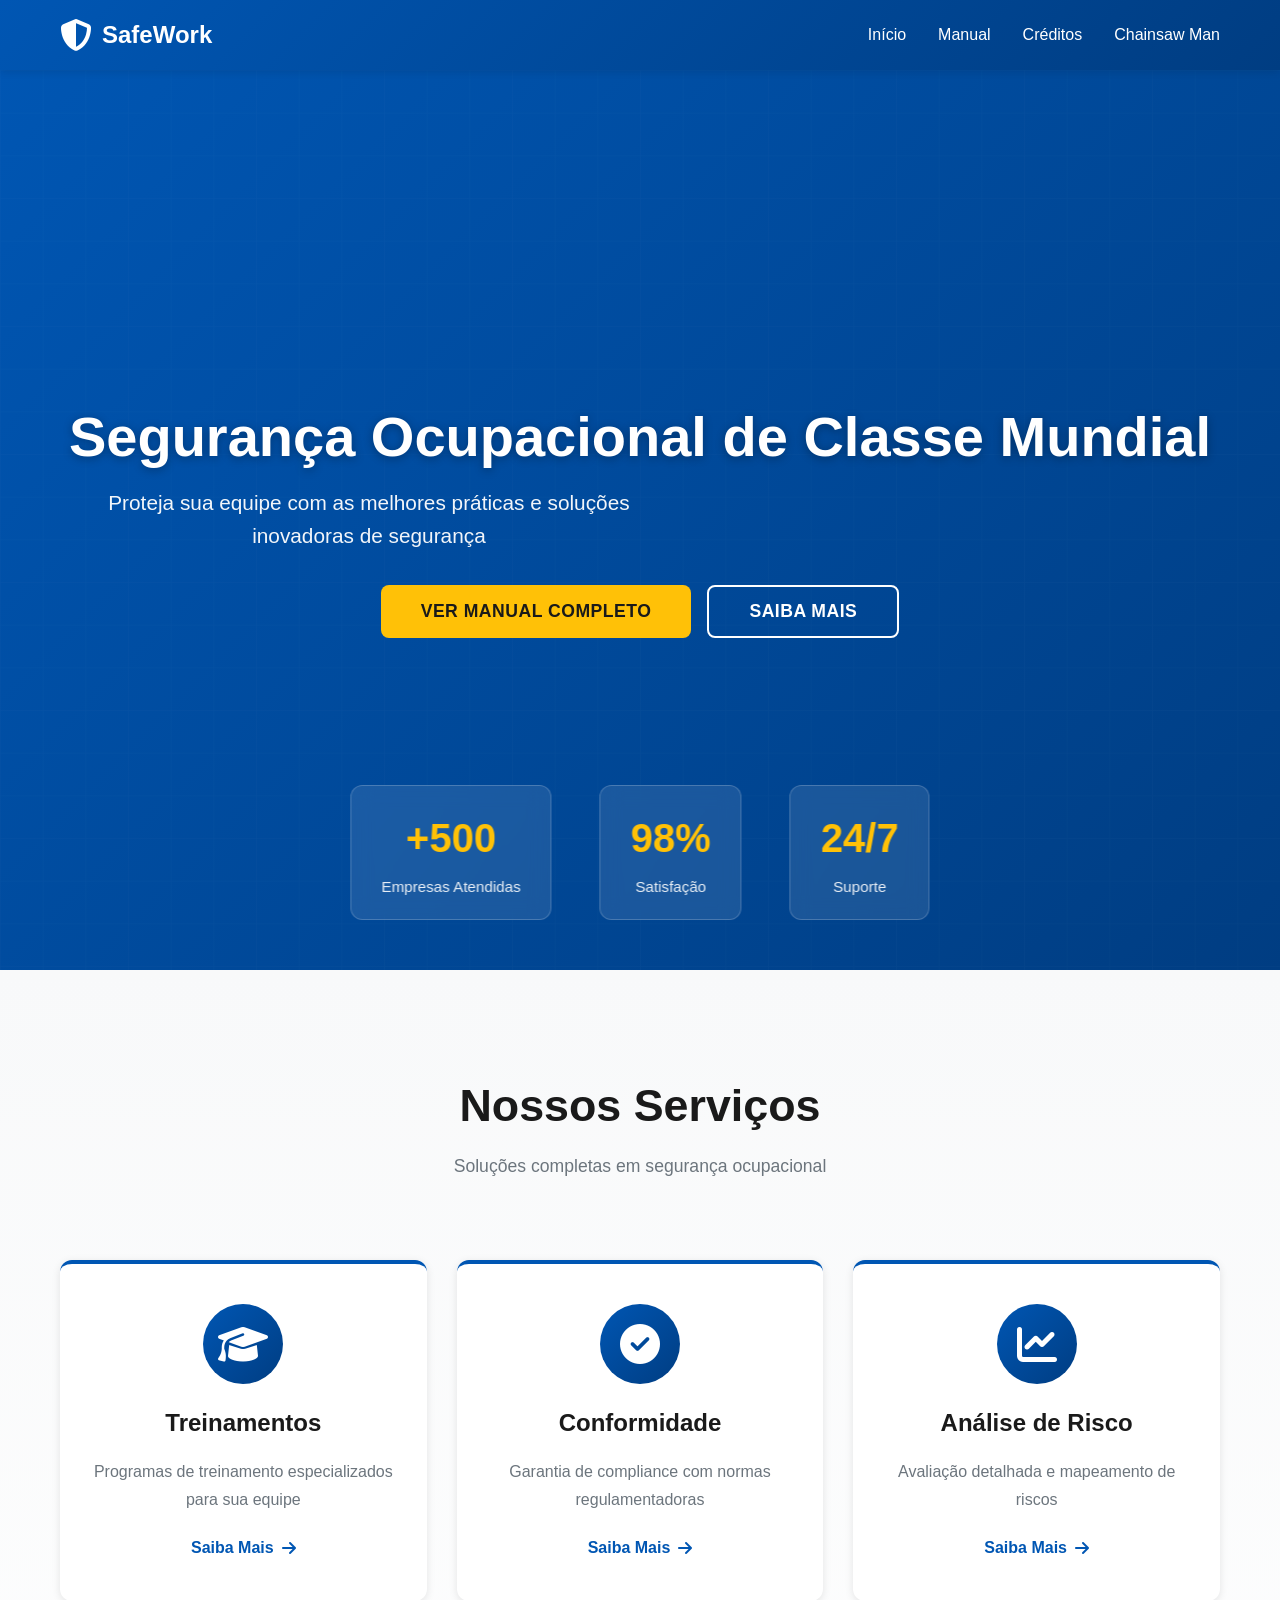
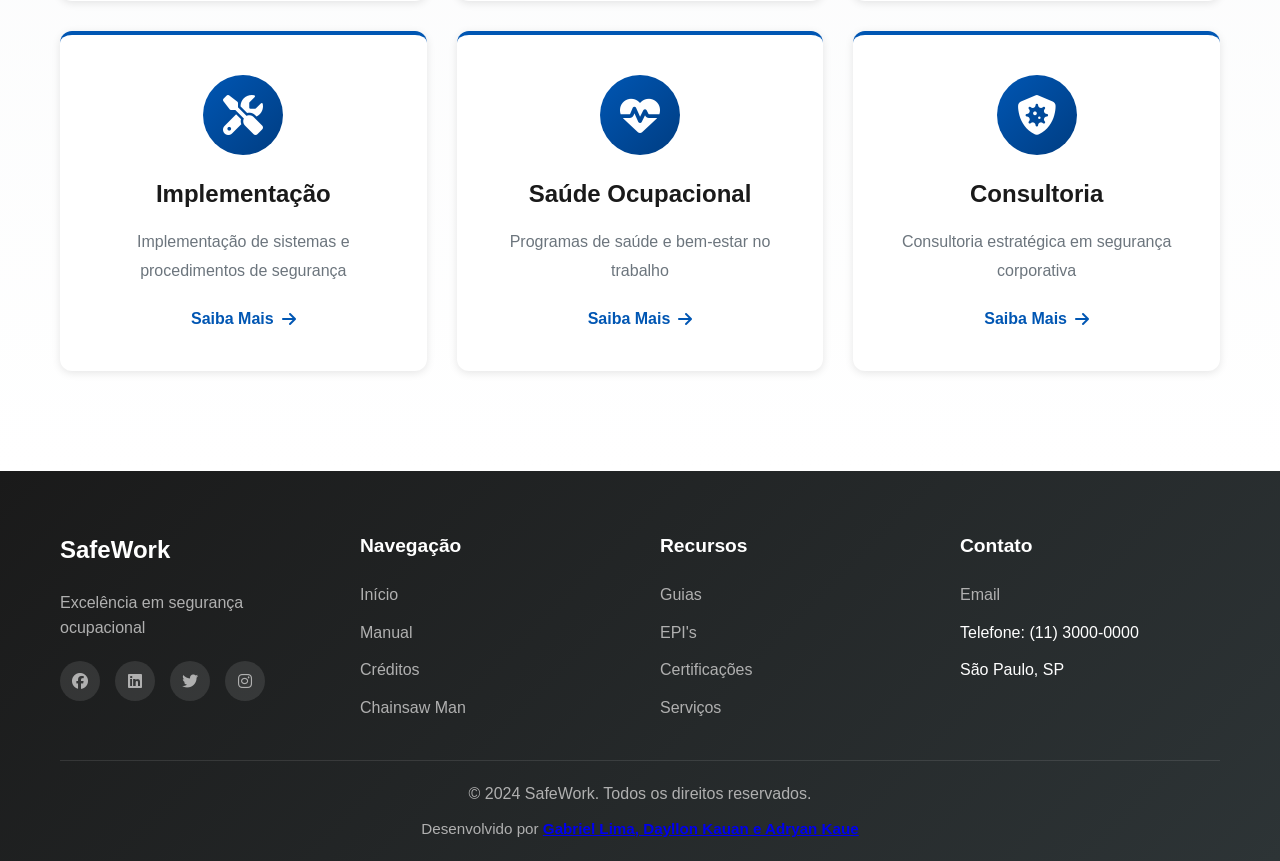
==== commit 1eb3b1e8: "Página inicial com navegação" ====
--- a/index.html
+++ b/index.html
@@ -16,12 +16,10 @@
                 <span>SafeWork</span>
             </div>
             <ul class="nav-menu">
-                <li><a href="#home" class="nav-link">Início</a></li>
-                <li><a href="#servicos" class="nav-link">Serviços</a></li>
-                <li><a href="#dicas" class="nav-link">Dicas</a></li>
-                <li><a href="#ppe" class="nav-link">EPI's</a></li>
-                <li><a href="#certificacoes" class="nav-link">Certificações</a></li>
-                <li><a href="#contato" class="nav-link">Contato</a></li>
+                <li><a href="index.html" class="nav-link active">Início</a></li>
+                <li><a href="manual.html" class="nav-link">Manual</a></li>
+                <li><a href="creditos.html" class="nav-link">Créditos</a></li>
+                <li><a href="chainsaw.html" class="nav-link">Chainsaw Man</a></li>
             </ul>
             <div class="hamburger">
                 <span></span>
@@ -38,8 +36,8 @@
             <h1 class="hero-title">Segurança Ocupacional de Classe Mundial</h1>
             <p class="hero-subtitle">Proteja sua equipe com as melhores práticas e soluções inovadoras de segurança</p>
             <div class="hero-buttons">
-                <button class="btn-primary">Começar Agora</button>
-                <button class="btn-secondary">Saiba Mais</button>
+                <button class="btn-primary" onclick="document.location.href='manual.html'">Ver Manual Completo</button>
+                <button class="btn-secondary" onclick="scrollToSection('servicos')">Saiba Mais</button>
             </div>
         </div>
         <div class="hero-stats">
@@ -72,7 +70,7 @@
                     </div>
                     <h3>Treinamentos</h3>
                     <p>Programas de treinamento especializados para sua equipe</p>
-                    <a href="#" class="card-link">Saiba Mais <i class="fas fa-arrow-right"></i></a>
+                    <a href="manual.html" class="card-link">Saiba Mais <i class="fas fa-arrow-right"></i></a>
                 </div>
                 <div class="servico-card">
                     <div class="servico-icon">
@@ -80,7 +78,7 @@
                     </div>
                     <h3>Conformidade</h3>
                     <p>Garantia de compliance com normas regulamentadoras</p>
-                    <a href="#" class="card-link">Saiba Mais <i class="fas fa-arrow-right"></i></a>
+                    <a href="manual.html" class="card-link">Saiba Mais <i class="fas fa-arrow-right"></i></a>
                 </div>
                 <div class="servico-card">
                     <div class="servico-icon">
@@ -88,7 +86,7 @@
                     </div>
                     <h3>Análise de Risco</h3>
                     <p>Avaliação detalhada e mapeamento de riscos</p>
-                    <a href="#" class="card-link">Saiba Mais <i class="fas fa-arrow-right"></i></a>
+                    <a href="manual.html" class="card-link">Saiba Mais <i class="fas fa-arrow-right"></i></a>
                 </div>
                 <div class="servico-card">
                     <div class="servico-icon">
@@ -96,7 +94,7 @@
                     </div>
                     <h3>Implementação</h3>
                     <p>Implementação de sistemas e procedimentos de segurança</p>
-                    <a href="#" class="card-link">Saiba Mais <i class="fas fa-arrow-right"></i></a>
+                    <a href="manual.html" class="card-link">Saiba Mais <i class="fas fa-arrow-right"></i></a>
                 </div>
                 <div class="servico-card">
                     <div class="servico-icon">
@@ -104,7 +102,7 @@
                     </div>
                     <h3>Saúde Ocupacional</h3>
                     <p>Programas de saúde e bem-estar no trabalho</p>
-                    <a href="#" class="card-link">Saiba Mais <i class="fas fa-arrow-right"></i></a>
+                    <a href="manual.html" class="card-link">Saiba Mais <i class="fas fa-arrow-right"></i></a>
                 </div>
                 <div class="servico-card">
                     <div class="servico-icon">
@@ -112,266 +110,9 @@
                     </div>
                     <h3>Consultoria</h3>
                     <p>Consultoria estratégica em segurança corporativa</p>
-                    <a href="#" class="card-link">Saiba Mais <i class="fas fa-arrow-right"></i></a>
+                    <a href="manual.html" class="card-link">Saiba Mais <i class="fas fa-arrow-right"></i></a>
                 </div>
             </div>
-        </div>
-    </section>
-
-    <!-- DICAS PROFISSIONAIS -->
-    <section id="dicas" class="dicas-premium">
-        <div class="container">
-            <div class="section-header">
-                <h2>Guia Prático de Segurança</h2>
-                <p>Dicas essenciais para um ambiente seguro</p>
-            </div>
-            <div class="dicas-carousel">
-                <div class="dica-item">
-                    <div class="dica-number">01</div>
-                    <h3>Equipamento de Proteção</h3>
-                    <p>Use sempre o EPI apropriado para cada atividade. Nunca trabalhe sem proteção adequada.</p>
-                    <div class="dica-tags">
-                        <span>#EPI</span>
-                        <span>#Essencial</span>
-                    </div>
-                </div>
-                <div class="dica-item">
-                    <div class="dica-number">02</div>
-                    <h3>Postura Ergonômica</h3>
-                    <p>Mantenha boa postura para evitar lesões nas costas e problemas de saúde ocupacional.</p>
-                    <div class="dica-tags">
-                        <span>#Ergonomia</span>
-                        <span>#Saúde</span>
-                    </div>
-                </div>
-                <div class="dica-item">
-                    <div class="dica-number">03</div>
-                    <h3>Ambiente Organizado</h3>
-                    <p>Mantenha o espaço de trabalho limpo, organizado e livre de obstáculos.</p>
-                    <div class="dica-tags">
-                        <span>#Organização</span>
-                        <span>#5S</span>
-                    </div>
-                </div>
-                <div class="dica-item">
-                    <div class="dica-number">04</div>
-                    <h3>Primeiros Socorros</h3>
-                    <p>Conheça procedimentos básicos de primeiros socorros para emergências.</p>
-                    <div class="dica-tags">
-                        <span>#Emergência</span>
-                        <span>#Saúde</span>
-                    </div>
-                </div>
-                <div class="dica-item">
-                    <div class="dica-number">05</div>
-                    <h3>Máquinas e Equipamentos</h3>
-                    <p>Nunca desative sistemas de segurança. Respeite limites e procedimentos.</p>
-                    <div class="dica-tags">
-                        <span>#Máquinas</span>
-                        <span>#NR12</span>
-                    </div>
-                </div>
-                <div class="dica-item">
-                    <div class="dica-number">06</div>
-                    <h3>Comunicação de Riscos</h3>
-                    <p>Sempre reporte riscos identificados à supervisão e colegas.</p>
-                    <div class="dica-tags">
-                        <span>#Comunicação</span>
-                        <span>#Segurança</span>
-                    </div>
-                </div>
-            </div>
-        </div>
-    </section>
-
-    <!-- EPI'S PROFISSIONAL -->
-    <section id="ppe" class="ppe-section">
-        <div class="container">
-            <div class="section-header">
-                <h2>Equipamentos de Proteção Individual</h2>
-                <p>Catálogo completo de EPI's certificados</p>
-            </div>
-            <div class="ppe-filter">
-                <button class="filter-btn active" data-filter="all">Todos</button>
-                <button class="filter-btn" data-filter="head">Cabeça</button>
-                <button class="filter-btn" data-filter="body">Corpo</button>
-                <button class="filter-btn" data-filter="feet">Pés</button>
-            </div>
-            <div class="ppe-grid">
-                <div class="ppe-card" data-category="head">
-                    <div class="ppe-image">
-                        <img src="https://images.unsplash.com/photo-1576091160399-112ba8d25d1d?w=400&h=300&fit=crop" alt="Capacete">
-                        <span class="ppe-badge">Certificado</span>
-                    </div>
-                    <h3>Capacete de Segurança</h3>
-                    <p>Proteção contra impactos. Conforme ABNT NBR 8422.</p>
-                    <div class="ppe-specs">
-                        <span><i class="fas fa-check"></i> Resistente</span>
-                        <span><i class="fas fa-check"></i> Leve</span>
-                        <span><i class="fas fa-check"></i> Durável</span>
-                    </div>
-                </div>
-                <div class="ppe-card" data-category="head">
-                    <div class="ppe-image">
-                        <img src="https://images.unsplash.com/photo-1576091160675-112996f3a7ca?w=400&h=300&fit=crop" alt="Óculos">
-                        <span class="ppe-badge">Certificado</span>
-                    </div>
-                    <h3>Óculos de Proteção</h3>
-                    <p>Proteção ocular contra partículas e radiação. ABNT NBR 14520.</p>
-                    <div class="ppe-specs">
-                        <span><i class="fas fa-check"></i> Antirrisco</span>
-                        <span><i class="fas fa-check"></i> Confortável</span>
-                        <span><i class="fas fa-check"></i> Antiembaçante</span>
-                    </div>
-                </div>
-                <div class="ppe-card" data-category="body">
-                    <div class="ppe-image">
-                        <img src="https://images.unsplash.com/photo-1576091160399-1131cf677aeb?w=400&h=300&fit=crop" alt="Luvas">
-                        <span class="ppe-badge">Certificado</span>
-                    </div>
-                    <h3>Luvas de Proteção</h3>
-                    <p>Proteção das mãos contra múltiplos riscos. ABNT NBR 13847.</p>
-                    <div class="ppe-specs">
-                        <span><i class="fas fa-check"></i> Flexível</span>
-                        <span><i class="fas fa-check"></i> Aderente</span>
-                        <span><i class="fas fa-check"></i> Resistente</span>
-                    </div>
-                </div>
-                <div class="ppe-card" data-category="head">
-                    <div class="ppe-image">
-                        <img src="https://images.unsplash.com/photo-1576091160550-2173dba999ef?w=400&h=300&fit=crop" alt="Máscaras">
-                        <span class="ppe-badge">Certificado</span>
-                    </div>
-                    <h3>Máscaras Respiratórias</h3>
-                    <p>Proteção respiratória contra agentes nocivos. ABNT NBR 12018.</p>
-                    <div class="ppe-specs">
-                        <span><i class="fas fa-check"></i> Eficiente</span>
-                        <span><i class="fas fa-check"></i> Respirável</span>
-                        <span><i class="fas fa-check"></i> Ajustável</span>
-                    </div>
-                </div>
-                <div class="ppe-card" data-category="feet">
-                    <div class="ppe-image">
-                        <img src="https://images.unsplash.com/photo-1576091160541-112ba8d25d1d?w=400&h=300&fit=crop" alt="Calçados">
-                        <span class="ppe-badge">Certificado</span>
-                    </div>
-                    <h3>Calçados de Segurança</h3>
-                    <p>Proteção dos pés com solado antiderrapante. ABNT NBR 20344.</p>
-                    <div class="ppe-specs">
-                        <span><i class="fas fa-check"></i> Antiderrapante</span>
-                        <span><i class="fas fa-check"></i> Resistente</span>
-                        <span><i class="fas fa-check"></i> Confortável</span>
-                    </div>
-                </div>
-                <div class="ppe-card" data-category="body">
-                    <div class="ppe-image">
-                        <img src="https://images.unsplash.com/photo-1576091160550-2173dba999ef?w=400&h=300&fit=crop" alt="Coletes">
-                        <span class="ppe-badge">Certificado</span>
-                    </div>
-                    <h3>Coletes e Aventais</h3>
-                    <p>Proteção do tronco contra riscos químicos e térmicos.</p>
-                    <div class="ppe-specs">
-                        <span><i class="fas fa-check"></i> Respirável</span>
-                        <span><i class="fas fa-check"></i> Durável</span>
-                        <span><i class="fas fa-check"></i> Versátil</span>
-                    </div>
-                </div>
-            </div>
-        </div>
-    </section>
-
-    <!-- CERTIFICAÇÕES -->
-    <section id="certificacoes" class="certificacoes-section">
-        <div class="container">
-            <div class="section-header">
-                <h2>Normas e Certificações</h2>
-                <p>Conformidade com padrões internacionais</p>
-            </div>
-            <div class="certificacoes-grid">
-                <div class="cert-card">
-                    <div class="cert-icon">
-                        <i class="fas fa-certificate"></i>
-                    </div>
-                    <h3>ISO 45001</h3>
-                    <p>Sistema de Gestão de Segurança e Saúde Ocupacional</p>
-                    <p class="cert-desc">Padrão internacional para SST</p>
-                </div>
-                <div class="cert-card">
-                    <div class="cert-icon">
-                        <i class="fas fa-certificate"></i>
-                    </div>
-                    <h3>ABNT NBR 12.098</h3>
-                    <p>Normas Regulamentadoras de Segurança do Trabalho</p>
-                    <p class="cert-desc">Legislação brasileira</p>
-                </div>
-                <div class="cert-card">
-                    <div class="cert-icon">
-                        <i class="fas fa-certificate"></i>
-                    </div>
-                    <h3>OHSAS 18001</h3>
-                    <p>Especificação de Gestão de Saúde Ocupacional</p>
-                    <p class="cert-desc">Segurança e saúde</p>
-                </div>
-                <div class="cert-card">
-                    <div class="cert-icon">
-                        <i class="fas fa-certificate"></i>
-                    </div>
-                    <h3>NR-5 CIPA</h3>
-                    <p>Comissão Interna de Prevenção de Acidentes</p>
-                    <p class="cert-desc">Obrigatória em empresas</p>
-                </div>
-            </div>
-        </div>
-    </section>
-
-    <!-- CONTATO PROFISSIONAL -->
-    <section id="contato" class="contato-section">
-        <div class="container">
-            <div class="contato-wrapper">
-                <div class="contato-info">
-                    <h2>Entre em Contato</h2>
-                    <p>Fale conosco para soluções customizadas em segurança ocupacional</p>
-                    <div class="contact-items">
-                        <div class="contact-item">
-                            <i class="fas fa-phone"></i>
-                            <div>
-                                <h4>Telefone</h4>
-                                <p>(11) 3000-0000</p>
-                            </div>
-                        </div>
-                        <div class="contact-item">
-                            <i class="fas fa-envelope"></i>
-                            <div>
-                                <h4>Email</h4>
-                                <p>contato@safework.com.br</p>
-                            </div>
-                        </div>
-                        <div class="contact-item">
-                            <i class="fas fa-map-marker-alt"></i>
-                            <div>
-                                <h4>Endereço</h4>
-                                <p>São Paulo, SP - Brasil</p>
-                            </div>
-                        </div>
-                    </div>
-                </div>
-                <form class="contact-form" id="contactForm">
-                    <div class="form-group">
-                        <input type="text" id="nome" placeholder="Seu Nome" required>
-                    </div>
-                    <div class="form-group">
-                        <input type="email" id="email" placeholder="Seu Email" required>
-                    </div>
-                    <div class="form-group">
-                        <input type="text" id="empresa" placeholder="Sua Empresa" required>
-                    </div>
-                    <div class="form-group">
-                        <textarea id="mensagem" rows="5" placeholder="Sua Mensagem" required></textarea>
-                    </div>
-                    <button type="submit" class="btn-submit">Enviar Mensagem</button>
-                </form>
-            </div>
-            <div id="formMessage" class="form-message"></div>
         </div>
     </section>
 
@@ -383,43 +124,42 @@
                     <h3>SafeWork</h3>
                     <p>Excelência em segurança ocupacional</p>
                     <div class="social-icons">
-                        <a href="#"><i class="fab fa-facebook"></i></a>
-                        <a href="#"><i class="fab fa-linkedin"></i></a>
-                        <a href="#"><i class="fab fa-twitter"></i></a>
-                        <a href="#"><i class="fab fa-instagram"></i></a>
+                        <a href="#" title="Facebook"><i class="fab fa-facebook"></i></a>
+                        <a href="#" title="LinkedIn"><i class="fab fa-linkedin"></i></a>
+                        <a href="#" title="Twitter"><i class="fab fa-twitter"></i></a>
+                        <a href="#" title="Instagram"><i class="fab fa-instagram"></i></a>
                     </div>
                 </div>
                 <div class="footer-col">
-                    <h4>Serviços</h4>
+                    <h4>Navegação</h4>
                     <ul>
-                        <li><a href="#servicos">Treinamentos</a></li>
-                        <li><a href="#servicos">Conformidade</a></li>
-                        <li><a href="#servicos">Consultoria</a></li>
-                        <li><a href="#servicos">Análise de Risco</a></li>
+                        <li><a href="index.html">Início</a></li>
+                        <li><a href="manual.html">Manual</a></li>
+                        <li><a href="creditos.html">Créditos</a></li>
+                        <li><a href="chainsaw.html">Chainsaw Man</a></li>
                     </ul>
                 </div>
                 <div class="footer-col">
                     <h4>Recursos</h4>
                     <ul>
-                        <li><a href="#dicas">Guias</a></li>
-                        <li><a href="#ppe">EPI's</a></li>
-                        <li><a href="#certificacoes">Certificações</a></li>
-                        <li><a href="#">Blog</a></li>
+                        <li><a href="manual.html">Guias</a></li>
+                        <li><a href="manual.html">EPI's</a></li>
+                        <li><a href="manual.html">Certificações</a></li>
+                        <li><a href="#servicos">Serviços</a></li>
                     </ul>
                 </div>
                 <div class="footer-col">
-                    <h4>Empresa</h4>
+                    <h4>Contato</h4>
                     <ul>
-                        <li><a href="#">Sobre</a></li>
-                        <li><a href="#">Privacidade</a></li>
-                        <li><a href="#">Termos</a></li>
-                        <li><a href="#contato">Contato</a></li>
+                        <li><a href="mailto:contato@safework.com">Email</a></li>
+                        <li>Telefone: (11) 3000-0000</li>
+                        <li>São Paulo, SP</li>
                     </ul>
                 </div>
             </div>
             <div class="footer-bottom">
                 <p>&copy; 2024 SafeWork. Todos os direitos reservados.</p>
-                <p class="credits">Desenvolvido por <strong>Gabriel Lima, Dayllon Kauan e Adryan Kaue</strong></p>
+                <p class="credits">Desenvolvido por <strong><a href="creditos.html">Gabriel Lima, Dayllon Kauan e Adryan Kaue</a></strong></p>
             </div>
         </div>
     </footer>
--- a/style.css
+++ b/style.css
@@ -1,23 +1,32 @@
+:root {
+    --primary: #0056b3;
+    --secondary: #dc3545;
+    --accent: #ffc107;
+    --success: #28a745;
+    --dark: #1a1a1a;
+    --light: #f8f9fa;
+    --gray: #6c757d;
+    --white: #ffffff;
+    --shadow: 0 10px 30px rgba(0, 0, 0, 0.15);
+    --shadow-sm: 0 2px 8px rgba(0, 0, 0, 0.1);
+}
+
 * {
     margin: 0;
     padding: 0;
     box-sizing: border-box;
 }
 
-:root {
-    --primary-color: #1e3a8a;
-    --secondary-color: #dc2626;
-    --accent-color: #f59e0b;
-    --light-bg: #f3f4f6;
-    --text-color: #1f2937;
-    --border-color: #e5e7eb;
+html {
+    scroll-behavior: smooth;
 }
 
 body {
-    font-family: 'Segoe UI', Tahoma, Geneva, Verdana, sans-serif;
+    font-family: 'Segoe UI', 'Roboto', 'Helvetica Neue', sans-serif;
     line-height: 1.6;
-    color: var(--text-color);
-    background-color: #ffffff;
+    color: var(--dark);
+    background: var(--white);
+    overflow-x: hidden;
 }
 
 .container {
@@ -26,61 +35,68 @@
     padding: 0 20px;
 }
 
-/* HEADER E NAVEGAÇÃO */
-.header {
-    background: linear-gradient(135deg, var(--primary-color) 0%, #1e40af 100%);
-    color: white;
+/* NAVBAR PREMIUM */
+.navbar-premium {
+    background: linear-gradient(135deg, var(--primary) 0%, #003d82 100%);
+    padding: 1rem 0;
     position: sticky;
     top: 0;
     z-index: 1000;
-    box-shadow: 0 2px 10px rgba(0,0,0,0.1);
-}
-
-.navbar {
-    padding: 1rem 0;
-}
-
-.navbar .container {
+    box-shadow: var(--shadow-sm);
+}
+
+.navbar-container {
+    max-width: 1200px;
+    margin: 0 auto;
+    padding: 0 20px;
     display: flex;
     justify-content: space-between;
     align-items: center;
 }
 
-.logo h1 {
-    font-size: 1.8rem;
+.navbar-logo {
+    display: flex;
+    align-items: center;
+    gap: 10px;
+    font-size: 1.5rem;
     font-weight: bold;
-}
-
-.nav-links {
+    color: var(--white);
+}
+
+.navbar-logo i {
+    font-size: 2rem;
+}
+
+.nav-menu {
     display: flex;
     list-style: none;
     gap: 2rem;
 }
 
-.nav-links a {
-    color: white;
+.nav-link {
+    color: var(--white);
     text-decoration: none;
     font-weight: 500;
-    transition: all 0.3s ease;
     position: relative;
-}
-
-.nav-links a:hover {
-    color: var(--accent-color);
-}
-
-.nav-links a::after {
+    transition: color 0.3s ease;
+}
+
+.nav-link::after {
     content: '';
     position: absolute;
     bottom: -5px;
     left: 0;
     width: 0;
     height: 2px;
-    background-color: var(--accent-color);
+    background: var(--accent);
     transition: width 0.3s ease;
 }
 
-.nav-links a:hover::after {
+.nav-link:hover {
+    color: var(--accent);
+}
+
+.nav-link:hover::after {
     width: 100%;
 }
 
@@ -93,393 +109,675 @@
 .hamburger span {
     width: 25px;
     height: 3px;
-    background: white;
+    background: var(--white);
     margin: 5px 0;
     transition: 0.3s;
 }
 
 /* HERO SECTION */
-.hero {
-    display: flex;
-    align-items: center;
-    justify-content: space-between;
-    gap: 3rem;
-    padding: 80px 20px;
-    background: linear-gradient(135deg, var(--primary-color) 0%, #2563eb 100%);
-    color: white;
+.hero-premium {
+    position: relative;
+    min-height: 100vh;
+    display: flex;
+    align-items: center;
+    justify-content: center;
+    background: linear-gradient(135deg, var(--primary) 0%, #003d82 100%);
+    color: var(--white);
+    overflow: hidden;
+}
+
+.hero-overlay {
+    position: absolute;
+    top: 0;
+    left: 0;
+    width: 100%;
+    height: 100%;
+    background: url('data:image/svg+xml,<svg xmlns="http://www.w3.org/2000/svg" viewBox="0 0 1200 600"><defs><pattern id="grid" width="40" height="40" patternUnits="userSpaceOnUse"><path d="M 40 0 L 0 0 0 40" fill="none" stroke="rgba(255,255,255,0.05)" stroke-width="1"/></pattern></defs><rect width="1200" height="600" fill="url(%23grid)"/></svg>');
+    opacity: 0.5;
 }
 
 .hero-content {
-    flex: 1;
-    animation: slideInLeft 0.8s ease-out;
-}
-
-.hero-content h2 {
-    font-size: 3rem;
+    position: relative;
+    z-index: 2;
+    text-align: center;
+    animation: slideDown 0.8s ease-out;
+}
+
+.hero-title {
+    font-size: 3.5rem;
+    font-weight: 800;
     margin-bottom: 1rem;
-    font-weight: bold;
-}
-
-.hero-content p {
+    line-height: 1.2;
+    text-shadow: 0 2px 10px rgba(0, 0, 0, 0.3);
+}
+
+.hero-subtitle {
     font-size: 1.3rem;
     margin-bottom: 2rem;
-    opacity: 0.9;
-}
-
-.hero img {
-    flex: 1;
-    max-width: 100%;
-    height: auto;
-    border-radius: 15px;
-    box-shadow: 0 10px 30px rgba(0,0,0,0.3);
-    animation: slideInRight 0.8s ease-out;
-}
-
-.cta-button {
-    background-color: var(--accent-color);
-    color: white;
+    opacity: 0.95;
+    max-width: 600px;
+}
+
+.hero-buttons {
+    display: flex;
+    gap: 1rem;
+    justify-content: center;
+    flex-wrap: wrap;
+}
+
+.btn-primary, .btn-secondary {
+    padding: 14px 40px;
+    font-size: 1.1rem;
+    font-weight: 600;
     border: none;
-    padding: 12px 30px;
-    font-size: 1.1rem;
-    border-radius: 5px;
+    border-radius: 8px;
     cursor: pointer;
     transition: all 0.3s ease;
+    text-transform: uppercase;
+    letter-spacing: 0.5px;
+}
+
+.btn-primary {
+    background: var(--accent);
+    color: var(--dark);
+}
+
+.btn-primary:hover {
+    transform: translateY(-3px);
+    box-shadow: 0 10px 25px rgba(255, 193, 7, 0.4);
+}
+
+.btn-secondary {
+    background: transparent;
+    color: var(--white);
+    border: 2px solid var(--white);
+}
+
+.btn-secondary:hover {
+    background: var(--white);
+    color: var(--primary);
+    transform: translateY(-3px);
+}
+
+.hero-stats {
+    position: absolute;
+    bottom: 50px;
+    left: 50%;
+    transform: translateX(-50%);
+    display: flex;
+    gap: 3rem;
+    z-index: 2;
+}
+
+.stat-box {
+    text-align: center;
+    background: rgba(255, 255, 255, 0.1);
+    backdrop-filter: blur(10px);
+    padding: 20px 30px;
+    border-radius: 12px;
+    border: 1px solid rgba(255, 255, 255, 0.2);
+}
+
+.stat-box h3 {
+    font-size: 2.5rem;
     font-weight: bold;
-}
-
-.cta-button:hover {
-    background-color: #d97706;
-    transform: translateY(-3px);
-    box-shadow: 0 5px 15px rgba(245, 158, 11, 0.4);
-}
-
-/* DICAS DE SEGURANÇA */
-.dicas {
-    padding: 80px 20px;
-    background-color: var(--light-bg);
-}
-
-.dicas h2 {
+    margin-bottom: 5px;
+    color: var(--accent);
+}
+
+.stat-box p {
+    font-size: 0.95rem;
+    opacity: 0.9;
+}
+
+/* SERVIÇOS */
+.servicos-section {
+    padding: 100px 0;
+    background: linear-gradient(180deg, #f8f9fa 0%, #ffffff 100%);
+}
+
+.section-header {
     text-align: center;
+    margin-bottom: 80px;
+}
+
+.section-header h2 {
+    font-size: 2.8rem;
+    font-weight: 800;
+    margin-bottom: 10px;
+    color: var(--dark);
+}
+
+.section-header p {
+    font-size: 1.1rem;
+    color: var(--gray);
+}
+
+.servicos-grid {
+    display: grid;
+    grid-template-columns: repeat(auto-fit, minmax(320px, 1fr));
+    gap: 30px;
+}
+
+.servico-card {
+    background: var(--white);
+    padding: 40px 30px;
+    border-radius: 12px;
+    text-align: center;
+    box-shadow: var(--shadow-sm);
+    transition: all 0.3s ease;
+    border-top: 4px solid var(--primary);
+}
+
+.servico-card:hover {
+    transform: translateY(-15px);
+    box-shadow: var(--shadow);
+    border-top-color: var(--accent);
+}
+
+.servico-icon {
+    width: 80px;
+    height: 80px;
+    margin: 0 auto 20px;
+    background: linear-gradient(135deg, var(--primary), #003d82);
+    border-radius: 50%;
+    display: flex;
+    align-items: center;
+    justify-content: center;
     font-size: 2.5rem;
-    margin-bottom: 3rem;
-    color: var(--primary-color);
-}
-
-.dicas-grid {
+    color: var(--white);
+    transition: transform 0.3s ease;
+}
+
+.servico-card:hover .servico-icon {
+    transform: scale(1.1) rotate(10deg);
+}
+
+.servico-card h3 {
+    font-size: 1.5rem;
+    margin-bottom: 15px;
+    color: var(--dark);
+}
+
+.servico-card p {
+    color: var(--gray);
+    margin-bottom: 20px;
+    line-height: 1.8;
+}
+
+.card-link {
+    display: inline-flex;
+    align-items: center;
+    gap: 8px;
+    color: var(--primary);
+    text-decoration: none;
+    font-weight: 600;
+    transition: gap 0.3s ease, color 0.3s ease;
+}
+
+.card-link:hover {
+    gap: 12px;
+    color: var(--accent);
+}
+
+/* DICAS */
+.dicas-premium {
+    padding: 100px 0;
+    background: linear-gradient(135deg, #ffffff 0%, #f0f4ff 100%);
+}
+
+.dicas-carousel {
     display: grid;
     grid-template-columns: repeat(auto-fit, minmax(300px, 1fr));
-    gap: 2rem;
-}
-
-.dica-card {
-    background: white;
-    border-radius: 10px;
-    overflow: hidden;
-    box-shadow: 0 4px 15px rgba(0,0,0,0.1);
+    gap: 25px;
+}
+
+.dica-item {
+    background: var(--white);
+    padding: 35px;
+    border-radius: 12px;
+    box-shadow: var(--shadow-sm);
     transition: all 0.3s ease;
+    border-left: 5px solid var(--primary);
+    position: relative;
+}
+
+.dica-item:hover {
+    transform: translateX(10px);
+    box-shadow: var(--shadow);
+}
+
+.dica-number {
+    position: absolute;
+    top: -15px;
+    left: 30px;
+    width: 50px;
+    height: 50px;
+    background: linear-gradient(135deg, var(--accent), #ffb800);
+    color: var(--dark);
+    border-radius: 50%;
+    display: flex;
+    align-items: center;
+    justify-content: center;
+    font-size: 1.5rem;
+    font-weight: bold;
+    box-shadow: var(--shadow-sm);
+}
+
+.dica-item h3 {
+    font-size: 1.4rem;
+    margin-bottom: 15px;
+    color: var(--dark);
+    margin-top: 15px;
+}
+
+.dica-item p {
+    color: var(--gray);
+    line-height: 1.8;
+    margin-bottom: 15px;
+}
+
+.dica-tags {
+    display: flex;
+    gap: 10px;
+    flex-wrap: wrap;
+}
+
+.dica-tags span {
+    display: inline-block;
+    padding: 5px 12px;
+    background: #e7f3ff;
+    color: var(--primary);
+    border-radius: 20px;
+    font-size: 0.85rem;
+    font-weight: 500;
+}
+
+/* PPE SECTION */
+.ppe-section {
+    padding: 100px 0;
+    background: linear-gradient(180deg, #ffffff 0%, #f8f9fa 100%);
+}
+
+.ppe-filter {
+    display: flex;
+    gap: 15px;
+    justify-content: center;
+    margin-bottom: 50px;
+    flex-wrap: wrap;
+}
+
+.filter-btn {
+    padding: 10px 25px;
+    border: 2px solid var(--primary);
+    background: transparent;
+    color: var(--primary);
+    border-radius: 25px;
     cursor: pointer;
-}
-
-.dica-card:hover {
-    transform: translateY(-10px);
-    box-shadow: 0 8px 25px rgba(0,0,0,0.15);
-}
-
-.dica-card img {
-    width: 100%;
-    height: 200px;
-    object-fit: cover;
-}
-
-.dica-card h3 {
-    padding: 1.5rem 1.5rem 0.5rem;
-    color: var(--primary-color);
-    font-size: 1.3rem;
-}
-
-.dica-card p {
-    padding: 0 1.5rem 1.5rem;
-    color: #666;
-}
-
-/* EPI SECTION */
-.ppe {
-    padding: 80px 20px;
-}
-
-.ppe h2 {
-    text-align: center;
-    font-size: 2.5rem;
-    margin-bottom: 3rem;
-    color: var(--primary-color);
+    font-weight: 600;
+    transition: all 0.3s ease;
+}
+
+.filter-btn.active {
+    background: var(--primary);
+    color: var(--white);
+}
+
+.filter-btn:hover {
+    background: var(--primary);
+    color: var(--white);
 }
 
 .ppe-grid {
     display: grid;
     grid-template-columns: repeat(auto-fit, minmax(280px, 1fr));
-    gap: 2rem;
-}
-
-.ppe-item {
-    background: white;
-    border-radius: 10px;
+    gap: 30px;
+}
+
+.ppe-card {
+    background: var(--white);
+    border-radius: 12px;
     overflow: hidden;
-    box-shadow: 0 4px 15px rgba(0,0,0,0.1);
+    box-shadow: var(--shadow-sm);
     transition: all 0.3s ease;
-    text-align: center;
-    border-top: 4px solid var(--secondary-color);
-}
-
-.ppe-item:hover {
+}
+
+.ppe-card:hover {
     transform: scale(1.05);
-    box-shadow: 0 8px 25px rgba(0,0,0,0.15);
-}
-
-.ppe-item img {
+    box-shadow: var(--shadow);
+}
+
+.ppe-image {
+    position: relative;
+    overflow: hidden;
+    height: 250px;
+}
+
+.ppe-image img {
     width: 100%;
-    height: 200px;
+    height: 100%;
     object-fit: cover;
-}
-
-.ppe-item h3 {
-    padding: 1.5rem 1rem 0.5rem;
-    color: var(--primary-color);
-}
-
-.ppe-item p {
-    padding: 0 1rem;
-    color: #666;
+    transition: transform 0.3s ease;
+}
+
+.ppe-card:hover .ppe-image img {
+    transform: scale(1.1);
+}
+
+.ppe-badge {
+    position: absolute;
+    top: 15px;
+    right: 15px;
+    background: var(--success);
+    color: var(--white);
+    padding: 8px 15px;
+    border-radius: 20px;
+    font-size: 0.85rem;
+    font-weight: 600;
+}
+
+.ppe-card h3 {
+    padding: 20px 20px 10px;
+    color: var(--dark);
+    font-size: 1.3rem;
+}
+
+.ppe-card p {
+    padding: 0 20px;
+    color: var(--gray);
     font-size: 0.95rem;
 }
 
-.rating {
-    display: block;
-    padding: 1rem;
-    font-size: 1.2rem;
-}
-
-/* LEGISLAÇÃO */
-.legislacao {
-    padding: 80px 20px;
-    background-color: var(--light-bg);
-}
-
-.legislacao h2 {
-    text-align: center;
-    font-size: 2.5rem;
-    margin-bottom: 3rem;
-    color: var(--primary-color);
-}
-
-.legislacao-grid {
+.ppe-specs {
+    padding: 15px 20px 20px;
+    display: flex;
+    flex-direction: column;
+    gap: 8px;
+}
+
+.ppe-specs span {
+    color: var(--success);
+    font-weight: 500;
+    display: flex;
+    align-items: center;
+    gap: 8px;
+}
+
+/* CERTIFICAÇÕES */
+.certificacoes-section {
+    padding: 100px 0;
+    background: linear-gradient(135deg, #f0f4ff 0%, #ffffff 100%);
+}
+
+.certificacoes-grid {
     display: grid;
     grid-template-columns: repeat(auto-fit, minmax(250px, 1fr));
-    gap: 2rem;
-}
-
-.lei-card {
-    background: white;
-    padding: 2rem;
-    border-radius: 10px;
-    box-shadow: 0 4px 15px rgba(0,0,0,0.1);
+    gap: 30px;
+}
+
+.cert-card {
+    background: var(--white);
+    padding: 40px 30px;
+    border-radius: 12px;
+    text-align: center;
+    box-shadow: var(--shadow-sm);
     transition: all 0.3s ease;
-    border-left: 5px solid var(--secondary-color);
-}
-
-.lei-card:hover {
-    transform: translateX(10px);
-    box-shadow: 0 8px 25px rgba(0,0,0,0.15);
-}
-
-.lei-card h3 {
-    color: var(--primary-color);
-    margin-bottom: 1rem;
-    font-size: 1.3rem;
-}
-
-.lei-card p {
-    color: #666;
-    margin-bottom: 1.5rem;
-    line-height: 1.7;
-}
-
-.btn-info {
-    background-color: var(--secondary-color);
-    color: white;
-    border: none;
-    padding: 10px 20px;
-    border-radius: 5px;
-    cursor: pointer;
-    transition: all 0.3s ease;
-    font-weight: bold;
-}
-
-.btn-info:hover {
-    background-color: #b91c1c;
-    transform: scale(1.05);
+    border: 2px solid transparent;
+}
+
+.cert-card:hover {
+    transform: translateY(-10px);
+    box-shadow: var(--shadow);
+    border-color: var(--accent);
+}
+
+.cert-icon {
+    font-size: 3.5rem;
+    color: var(--primary);
+    margin-bottom: 15px;
+}
+
+.cert-card h3 {
+    font-size: 1.4rem;
+    margin-bottom: 10px;
+    color: var(--dark);
+}
+
+.cert-card p {
+    color: var(--gray);
+    margin-bottom: 10px;
+}
+
+.cert-desc {
+    font-size: 0.9rem;
+    color: var(--primary);
+    font-weight: 600;
 }
 
 /* CONTATO */
-.contato {
-    padding: 80px 20px;
-}
-
-.contato h2 {
-    text-align: center;
+.contato-section {
+    padding: 100px 0;
+    background: linear-gradient(180deg, #ffffff 0%, #f8f9fa 100%);
+}
+
+.contato-wrapper {
+    display: grid;
+    grid-template-columns: 1fr 1fr;
+    gap: 60px;
+    align-items: center;
+}
+
+.contato-info h2 {
     font-size: 2.5rem;
-    margin-bottom: 3rem;
-    color: var(--primary-color);
+    margin-bottom: 15px;
+    color: var(--dark);
+}
+
+.contato-info > p {
+    font-size: 1.1rem;
+    color: var(--gray);
+    margin-bottom: 40px;
+}
+
+.contact-items {
+    display: flex;
+    flex-direction: column;
+    gap: 25px;
+}
+
+.contact-item {
+    display: flex;
+    gap: 20px;
+}
+
+.contact-item i {
+    font-size: 1.8rem;
+    color: var(--primary);
+    flex-shrink: 0;
+}
+
+.contact-item h4 {
+    font-size: 1.1rem;
+    margin-bottom: 5px;
+    color: var(--dark);
+}
+
+.contact-item p {
+    color: var(--gray);
 }
 
 .contact-form {
-    max-width: 600px;
-    margin: 0 auto;
-    background: var(--light-bg);
-    padding: 2rem;
-    border-radius: 10px;
-    box-shadow: 0 4px 15px rgba(0,0,0,0.1);
+    background: var(--white);
+    padding: 40px;
+    border-radius: 12px;
+    box-shadow: var(--shadow);
 }
 
 .form-group {
-    margin-bottom: 1.5rem;
-}
-
-.form-group label {
-    display: block;
-    margin-bottom: 0.5rem;
-    font-weight: bold;
-    color: var(--primary-color);
+    margin-bottom: 20px;
 }
 
 .form-group input,
 .form-group textarea {
     width: 100%;
-    padding: 10px;
-    border: 1px solid var(--border-color);
-    border-radius: 5px;
+    padding: 14px 16px;
+    border: 2px solid #e0e0e0;
+    border-radius: 8px;
     font-family: inherit;
     font-size: 1rem;
     transition: border-color 0.3s ease;
+    background: #f8f9fa;
 }
 
 .form-group input:focus,
 .form-group textarea:focus {
     outline: none;
-    border-color: var(--primary-color);
-    box-shadow: 0 0 0 3px rgba(30, 58, 138, 0.1);
-}
-
-.submit-btn {
+    border-color: var(--primary);
+    background: var(--white);
+}
+
+.btn-submit {
     width: 100%;
-    padding: 12px;
-    background-color: var(--secondary-color);
-    color: white;
+    padding: 14px;
+    background: linear-gradient(135deg, var(--primary), #003d82);
+    color: var(--white);
     border: none;
-    border-radius: 5px;
+    border-radius: 8px;
     font-size: 1.1rem;
-    font-weight: bold;
+    font-weight: 600;
     cursor: pointer;
     transition: all 0.3s ease;
 }
 
-.submit-btn:hover {
-    background-color: #b91c1c;
+.btn-submit:hover {
     transform: translateY(-3px);
+    box-shadow: 0 10px 25px rgba(0, 86, 179, 0.3);
 }
 
 .form-message {
-    text-align: center;
-    margin-top: 1rem;
-    padding: 1rem;
-    border-radius: 5px;
+    margin-top: 20px;
+    padding: 16px;
+    border-radius: 8px;
     display: none;
+    font-weight: 600;
 }
 
 .form-message.success {
-    background-color: #dcfce7;
-    color: #166534;
+    background: #d4edda;
+    color: #155724;
+    border: 1px solid #c3e6cb;
     display: block;
 }
 
 .form-message.error {
-    background-color: #fee2e2;
-    color: #b91c1c;
+    background: #f8d7da;
+    color: #721c24;
+    border: 1px solid #f5c6cb;
     display: block;
 }
 
 /* FOOTER */
-.footer {
-    background: linear-gradient(135deg, var(--primary-color) 0%, #1e40af 100%);
-    color: white;
-    padding: 3rem 20px 1rem;
-}
-
-.footer-content {
+.footer-premium {
+    background: linear-gradient(135deg, var(--dark) 0%, #2d3436 100%);
+    color: var(--white);
+    padding: 60px 0 20px;
+}
+
+.footer-grid {
     display: grid;
     grid-template-columns: repeat(auto-fit, minmax(250px, 1fr));
-    gap: 2rem;
-    margin-bottom: 2rem;
-}
-
-.footer-section h3 {
-    margin-bottom: 1rem;
-    color: var(--accent-color);
-}
-
-.footer-section ul {
+    gap: 40px;
+    margin-bottom: 40px;
+}
+
+.footer-col h3,
+.footer-col h4 {
+    margin-bottom: 20px;
+    font-size: 1.2rem;
+}
+
+.footer-col h3 {
+    display: flex;
+    align-items: center;
+    gap: 10px;
+    font-size: 1.5rem;
+}
+
+.footer-col p {
+    color: #b0b0b0;
+    margin-bottom: 20px;
+}
+
+.footer-col ul {
     list-style: none;
-}
-
-.footer-section a {
-    color: #e5e7eb;
+    display: flex;
+    flex-direction: column;
+    gap: 12px;
+}
+
+.footer-col a {
+    color: #b0b0b0;
     text-decoration: none;
     transition: color 0.3s ease;
 }
 
-.footer-section a:hover {
-    color: var(--accent-color);
+.footer-col a:hover {
+    color: var(--accent);
+}
+
+.social-icons {
+    display: flex;
+    gap: 15px;
+}
+
+.social-icons a {
+    width: 40px;
+    height: 40px;
+    background: rgba(255, 255, 255, 0.1);
+    border-radius: 50%;
+    display: flex;
+    align-items: center;
+    justify-content: center;
+    transition: all 0.3s ease;
+}
+
+.social-icons a:hover {
+    background: var(--accent);
+    color: var(--dark);
+    transform: scale(1.2);
 }
 
 .footer-bottom {
-    border-top: 1px solid rgba(255,255,255,0.2);
-    padding-top: 1.5rem;
+    border-top: 1px solid rgba(255, 255, 255, 0.1);
+    padding-top: 20px;
     text-align: center;
+    color: #b0b0b0;
 }
 
 .credits {
-    margin-top: 0.5rem;
+    margin-top: 10px;
     font-size: 0.95rem;
-    color: var(--accent-color);
-    font-weight: bold;
+}
+
+.credits strong {
+    color: var(--accent);
 }
 
 /* ANIMAÇÕES */
-@keyframes slideInLeft {
+@keyframes slideDown {
     from {
         opacity: 0;
-        transform: translateX(-50px);
+        transform: translateY(30px);
     }
     to {
         opacity: 1;
-        transform: translateX(0);
-    }
-}
-
-@keyframes slideInRight {
-    from {
-        opacity: 0;
-        transform: translateX(50px);
-    }
-    to {
-        opacity: 1;
-        transform: translateX(0);
+        transform: translateY(0);
     }
 }
 
 /* RESPONSIVO */
 @media (max-width: 768px) {
-    .nav-links {
+    .nav-menu {
         display: none;
     }
 
@@ -487,29 +785,37 @@
         display: flex;
     }
 
-    .hero {
+    .hero-title {
+        font-size: 2rem;
+    }
+
+    .hero-stats {
         flex-direction: column;
-        padding: 40px 20px;
-    }
-
-    .hero-content h2 {
+        gap: 1rem;
+        bottom: 20px;
+    }
+
+    .section-header h2 {
         font-size: 2rem;
     }
 
-    .dicas h2,
-    .ppe h2,
-    .legislacao h2,
-    .contato h2 {
-        font-size: 2rem;
-    }
-
-    .dicas-grid,
+    .servicos-grid,
+    .dicas-carousel,
     .ppe-grid,
-    .legislacao-grid {
+    .certificacoes-grid {
         grid-template-columns: 1fr;
     }
 
-    .footer-content {
+    .contato-wrapper {
         grid-template-columns: 1fr;
+        gap: 40px;
+    }
+
+    .hero-buttons {
+        flex-direction: column;
+    }
+
+    .btn-primary, .btn-secondary {
+        width: 100%;
     }
 }
